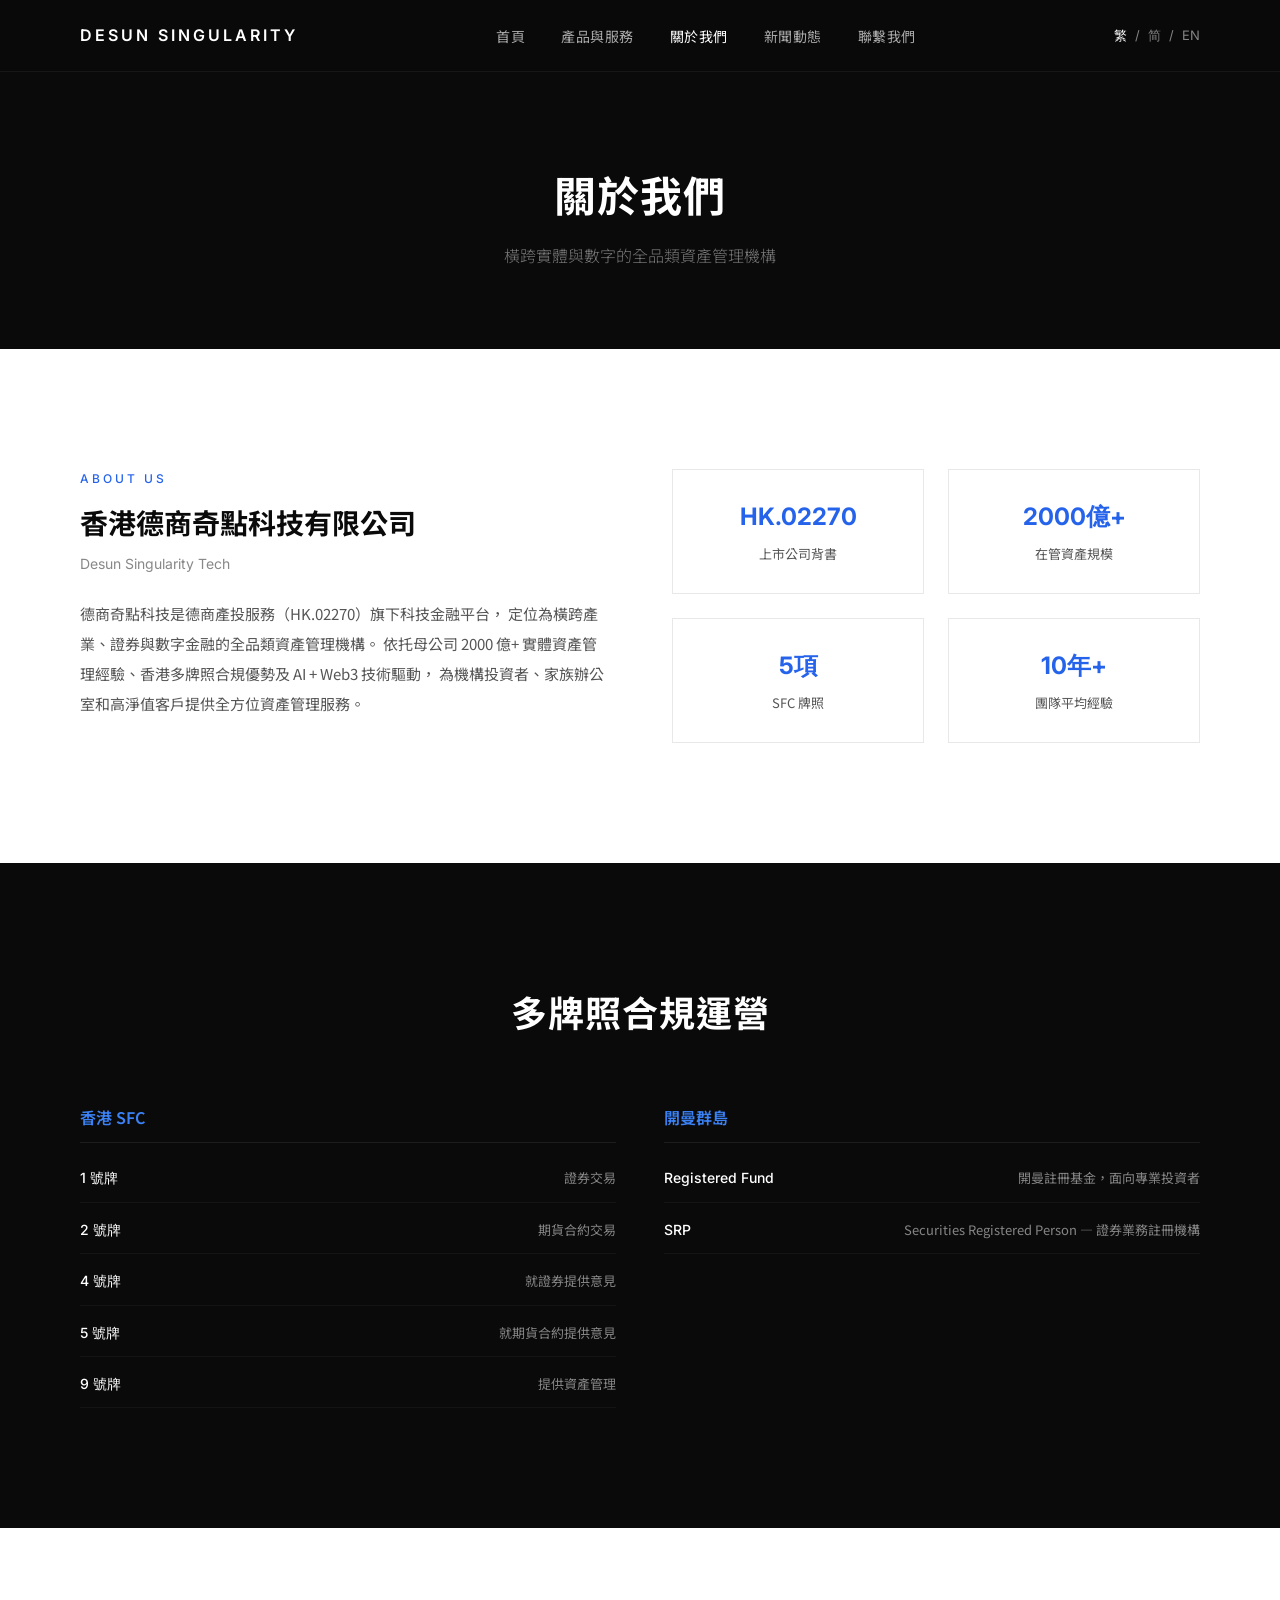
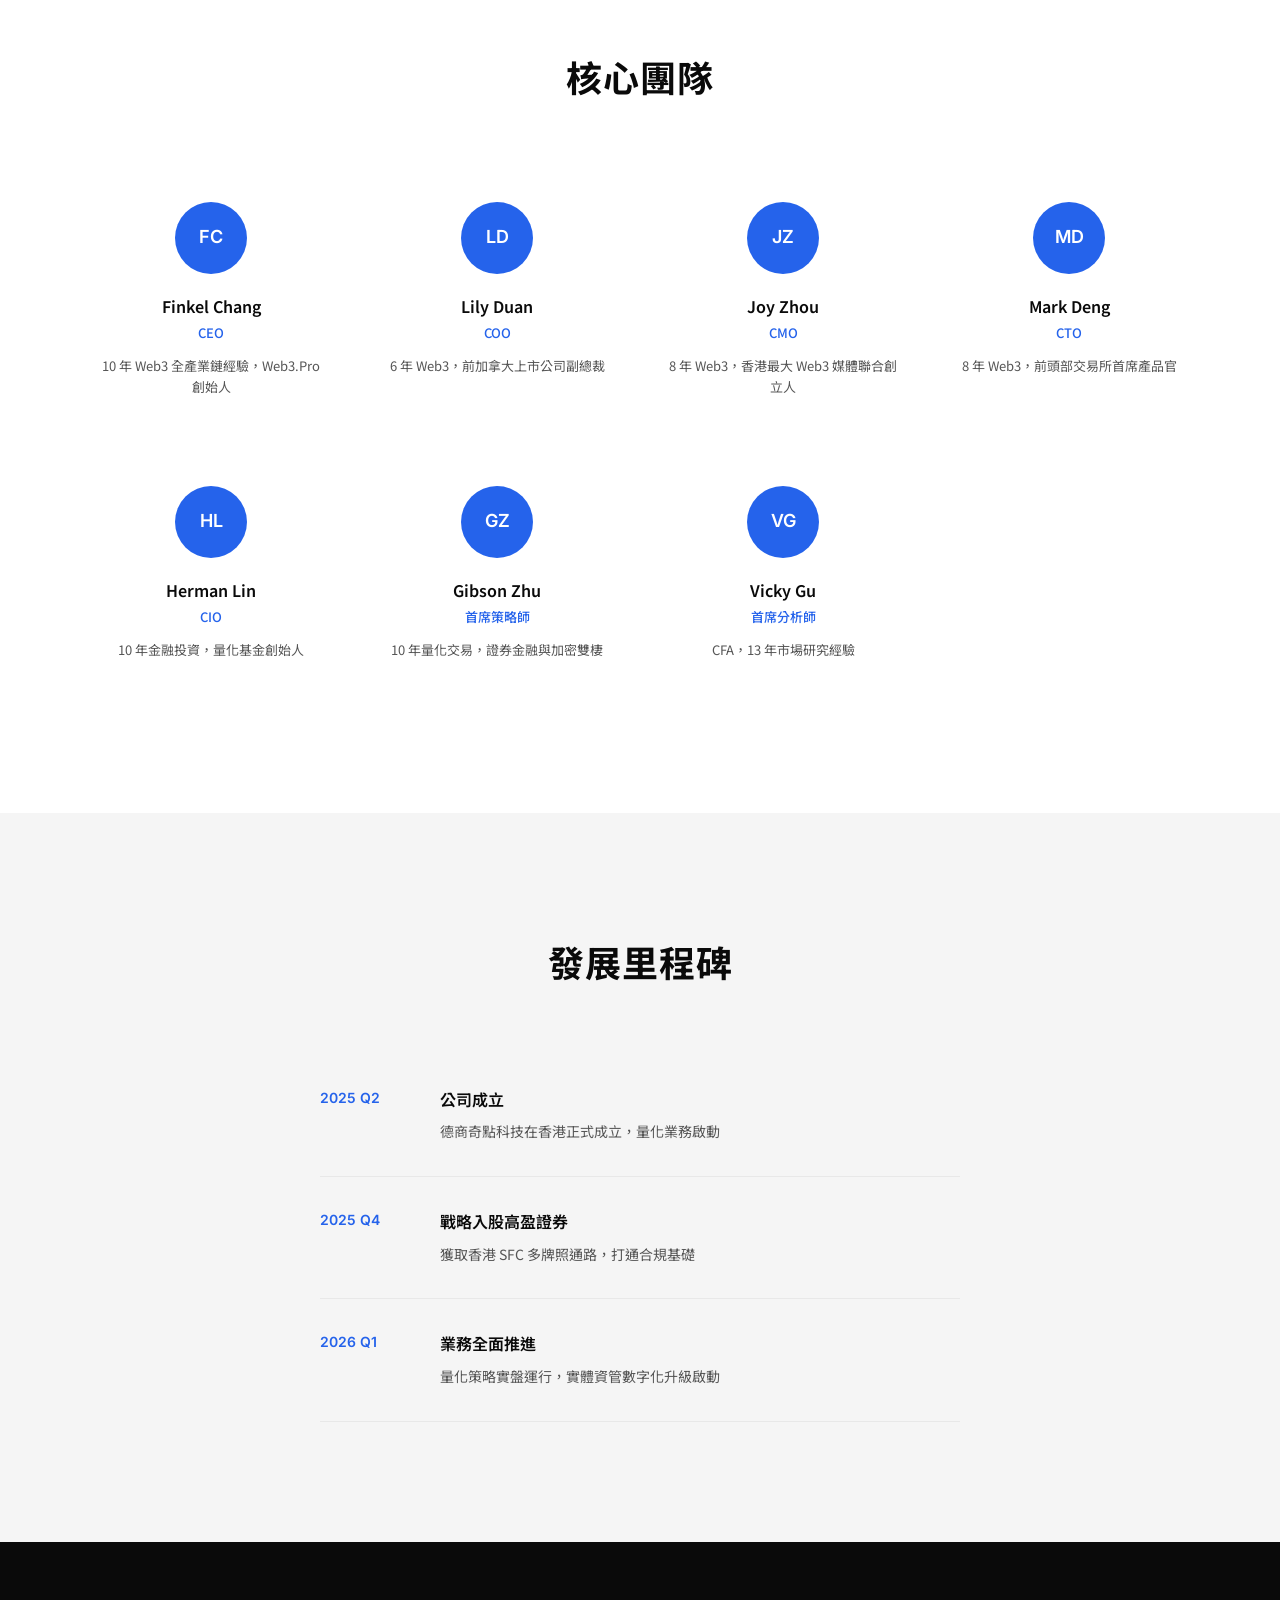
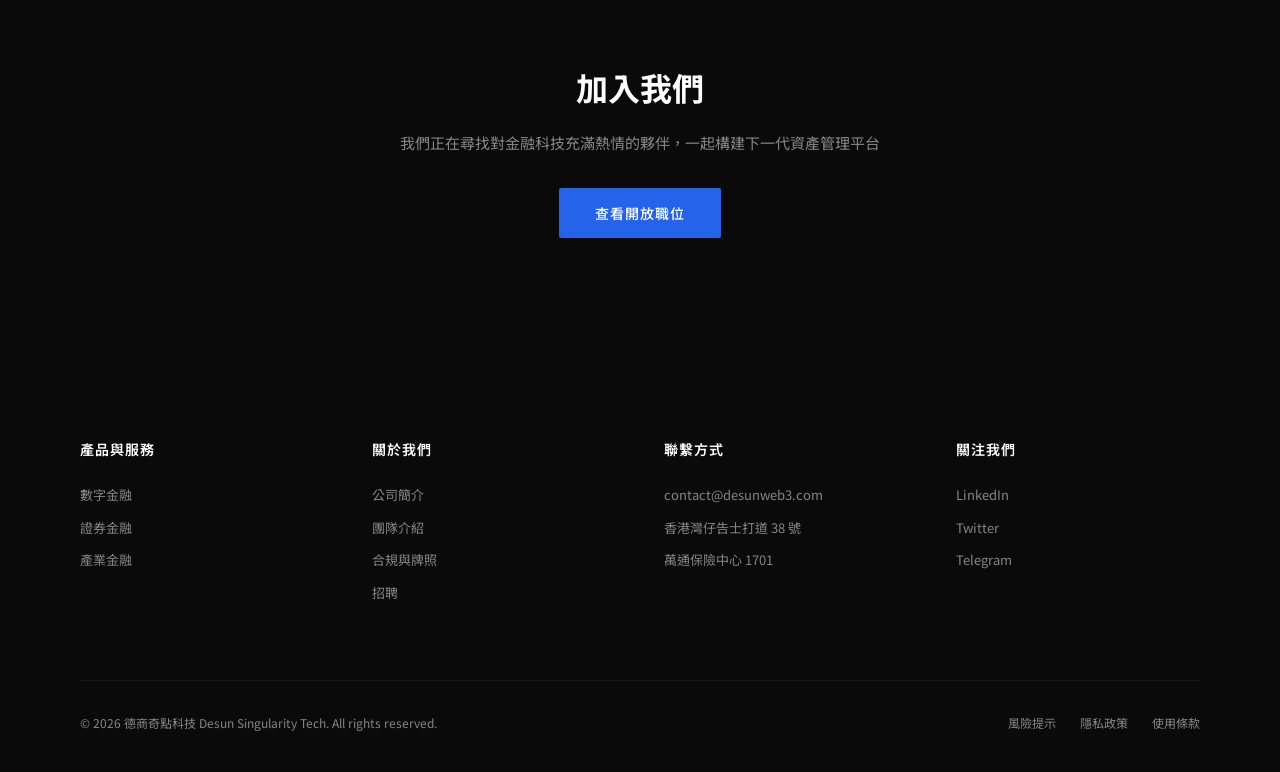
==== about.html @ 9f3dbd9f "Initial website: Desun Singularity Tech official site 5-page static site (Home, Products, About, New" ====
<!DOCTYPE html>
<html lang="zh-Hant">
<head>
    <meta charset="UTF-8">
    <meta name="viewport" content="width=device-width, initial-scale=1.0">
    <title>關於我們 | 德商奇點科技</title>
    <link rel="preconnect" href="https://fonts.googleapis.com">
    <link rel="preconnect" href="https://fonts.gstatic.com" crossorigin>
    <link href="https://fonts.googleapis.com/css2?family=Inter:wght@300;400;500;600;700&family=Noto+Sans+TC:wght@300;400;500;700&family=Noto+Sans+SC:wght@300;400;500;700&display=swap" rel="stylesheet">
    <link rel="stylesheet" href="styles.css">
</head>
<body>

<!-- Navigation -->
<nav class="navbar scrolled" id="navbar">
    <div class="container nav-container">
        <a href="index.html" class="nav-logo">
            <span class="logo-text">DESUN SINGULARITY</span>
        </a>
        <ul class="nav-links">
            <li><a href="index.html">首頁</a></li>
            <li><a href="products.html">產品與服務</a></li>
            <li><a href="about.html" class="active">關於我們</a></li>
            <li><a href="news.html">新聞動態</a></li>
            <li><a href="contact.html">聯繫我們</a></li>
        </ul>
        <div class="nav-right">
            <div class="lang-switcher">
                <span class="lang-active">繁</span>
                <span class="lang-divider">/</span>
                <span>简</span>
                <span class="lang-divider">/</span>
                <span>EN</span>
            </div>
            <button class="mobile-menu-btn" id="mobileMenuBtn" aria-label="Menu">
                <span></span><span></span><span></span>
            </button>
        </div>
    </div>
</nav>

<!-- Mobile Menu -->
<div class="mobile-menu" id="mobileMenu">
    <ul>
        <li><a href="index.html">首頁</a></li>
        <li><a href="products.html">產品與服務</a></li>
        <li><a href="about.html">關於我們</a></li>
        <li><a href="news.html">新聞動態</a></li>
        <li><a href="contact.html">聯繫我們</a></li>
    </ul>
</div>

<!-- Page Hero -->
<section class="page-hero">
    <div class="container">
        <h1 class="page-hero-title">關於我們</h1>
        <p class="page-hero-subtitle">橫跨實體與數字的全品類資產管理機構</p>
    </div>
</section>

<!-- Company Overview -->
<section class="section section-white" id="overview">
    <div class="container">
        <div class="about-intro">
            <div class="about-intro-content">
                <div class="product-label">About Us</div>
                <h2>香港德商奇點科技有限公司</h2>
                <p class="about-intro-en">Desun Singularity Tech</p>
                <p class="about-intro-desc">
                    德商奇點科技是德商產投服務（HK.02270）旗下科技金融平台，
                    定位為橫跨產業、證券與數字金融的全品類資產管理機構。
                    依托母公司 2000 億+ 實體資產管理經驗、香港多牌照合規優勢及 AI + Web3 技術驅動，
                    為機構投資者、家族辦公室和高淨值客戶提供全方位資產管理服務。
                </p>
            </div>
            <div class="about-highlights">
                <div class="highlight-item">
                    <div class="highlight-value">HK.02270</div>
                    <div class="highlight-label">上市公司背書</div>
                </div>
                <div class="highlight-item">
                    <div class="highlight-value">2000億+</div>
                    <div class="highlight-label">在管資產規模</div>
                </div>
                <div class="highlight-item">
                    <div class="highlight-value">5項</div>
                    <div class="highlight-label">SFC 牌照</div>
                </div>
                <div class="highlight-item">
                    <div class="highlight-value">10年+</div>
                    <div class="highlight-label">團隊平均經驗</div>
                </div>
            </div>
        </div>
    </div>
</section>

<!-- Compliance -->
<section class="section section-dark" id="compliance">
    <div class="container">
        <div class="section-header">
            <h2 class="section-title">多牌照合規運營</h2>
        </div>
        <div class="compliance-grid">
            <div class="compliance-group">
                <h3 class="compliance-region">香港 SFC</h3>
                <div class="license-list">
                    <div class="license-item">
                        <span class="license-num">1 號牌</span>
                        <span class="license-scope">證券交易</span>
                    </div>
                    <div class="license-item">
                        <span class="license-num">2 號牌</span>
                        <span class="license-scope">期貨合約交易</span>
                    </div>
                    <div class="license-item">
                        <span class="license-num">4 號牌</span>
                        <span class="license-scope">就證券提供意見</span>
                    </div>
                    <div class="license-item">
                        <span class="license-num">5 號牌</span>
                        <span class="license-scope">就期貨合約提供意見</span>
                    </div>
                    <div class="license-item">
                        <span class="license-num">9 號牌</span>
                        <span class="license-scope">提供資產管理</span>
                    </div>
                </div>
            </div>
            <div class="compliance-group">
                <h3 class="compliance-region">開曼群島</h3>
                <div class="license-list">
                    <div class="license-item">
                        <span class="license-num">Registered Fund</span>
                        <span class="license-scope">開曼註冊基金，面向專業投資者</span>
                    </div>
                    <div class="license-item">
                        <span class="license-num">SRP</span>
                        <span class="license-scope">Securities Registered Person — 證券業務註冊機構</span>
                    </div>
                </div>
            </div>
        </div>
    </div>
</section>

<!-- Team -->
<section class="section section-white" id="team">
    <div class="container">
        <div class="section-header">
            <h2 class="section-title">核心團隊</h2>
        </div>
        <div class="team-grid">
            <div class="team-card">
                <div class="team-avatar">FC</div>
                <h3 class="team-name">Finkel Chang</h3>
                <div class="team-role">CEO</div>
                <p class="team-bio">10 年 Web3 全產業鏈經驗，Web3.Pro 創始人</p>
            </div>
            <div class="team-card">
                <div class="team-avatar">LD</div>
                <h3 class="team-name">Lily Duan</h3>
                <div class="team-role">COO</div>
                <p class="team-bio">6 年 Web3，前加拿大上市公司副總裁</p>
            </div>
            <div class="team-card">
                <div class="team-avatar">JZ</div>
                <h3 class="team-name">Joy Zhou</h3>
                <div class="team-role">CMO</div>
                <p class="team-bio">8 年 Web3，香港最大 Web3 媒體聯合創立人</p>
            </div>
            <div class="team-card">
                <div class="team-avatar">MD</div>
                <h3 class="team-name">Mark Deng</h3>
                <div class="team-role">CTO</div>
                <p class="team-bio">8 年 Web3，前頭部交易所首席產品官</p>
            </div>
            <div class="team-card">
                <div class="team-avatar">HL</div>
                <h3 class="team-name">Herman Lin</h3>
                <div class="team-role">CIO</div>
                <p class="team-bio">10 年金融投資，量化基金創始人</p>
            </div>
            <div class="team-card">
                <div class="team-avatar">GZ</div>
                <h3 class="team-name">Gibson Zhu</h3>
                <div class="team-role">首席策略師</div>
                <p class="team-bio">10 年量化交易，證券金融與加密雙棲</p>
            </div>
            <div class="team-card">
                <div class="team-avatar">VG</div>
                <h3 class="team-name">Vicky Gu</h3>
                <div class="team-role">首席分析師</div>
                <p class="team-bio">CFA，13 年市場研究經驗</p>
            </div>
        </div>
    </div>
</section>

<!-- Milestones -->
<section class="section section-light" id="milestones">
    <div class="container">
        <div class="section-header">
            <h2 class="section-title">發展里程碑</h2>
        </div>
        <div class="timeline">
            <div class="timeline-item">
                <div class="timeline-date">2025 Q2</div>
                <div class="timeline-content">
                    <h3>公司成立</h3>
                    <p>德商奇點科技在香港正式成立，量化業務啟動</p>
                </div>
            </div>
            <div class="timeline-item">
                <div class="timeline-date">2025 Q4</div>
                <div class="timeline-content">
                    <h3>戰略入股高盈證券</h3>
                    <p>獲取香港 SFC 多牌照通路，打通合規基礎</p>
                </div>
            </div>
            <div class="timeline-item">
                <div class="timeline-date">2026 Q1</div>
                <div class="timeline-content">
                    <h3>業務全面推進</h3>
                    <p>量化策略實盤運行，實體資管數字化升級啟動</p>
                </div>
            </div>
        </div>
    </div>
</section>

<!-- Careers -->
<section class="section section-dark" id="careers">
    <div class="container">
        <div class="careers-content">
            <h2>加入我們</h2>
            <p>我們正在尋找對金融科技充滿熱情的夥伴，一起構建下一代資產管理平台</p>
            <a href="contact.html" class="btn btn-primary">查看開放職位</a>
        </div>
    </div>
</section>

<!-- Footer -->
<footer class="footer">
    <div class="container">
        <div class="footer-grid">
            <div class="footer-col">
                <h4 class="footer-heading">產品與服務</h4>
                <ul class="footer-links">
                    <li><a href="products.html#digital">數字金融</a></li>
                    <li><a href="products.html#securities">證券金融</a></li>
                    <li><a href="products.html#industrial">產業金融</a></li>
                </ul>
            </div>
            <div class="footer-col">
                <h4 class="footer-heading">關於我們</h4>
                <ul class="footer-links">
                    <li><a href="about.html">公司簡介</a></li>
                    <li><a href="about.html#team">團隊介紹</a></li>
                    <li><a href="about.html#compliance">合規與牌照</a></li>
                    <li><a href="about.html#careers">招聘</a></li>
                </ul>
            </div>
            <div class="footer-col">
                <h4 class="footer-heading">聯繫方式</h4>
                <ul class="footer-links">
                    <li>contact@desunweb3.com</li>
                    <li>香港灣仔告士打道 38 號</li>
                    <li>萬通保險中心 1701</li>
                </ul>
            </div>
            <div class="footer-col">
                <h4 class="footer-heading">關注我們</h4>
                <ul class="footer-links">
                    <li><a href="#">LinkedIn</a></li>
                    <li><a href="#">Twitter</a></li>
                    <li><a href="#">Telegram</a></li>
                </ul>
            </div>
        </div>
        <div class="footer-bottom">
            <p>&copy; 2026 德商奇點科技 Desun Singularity Tech. All rights reserved.</p>
            <div class="footer-legal">
                <a href="#">風險提示</a>
                <a href="#">隱私政策</a>
                <a href="#">使用條款</a>
            </div>
        </div>
    </div>
</footer>

<script>
const mobileMenuBtn = document.getElementById('mobileMenuBtn');
const mobileMenu = document.getElementById('mobileMenu');
mobileMenuBtn.addEventListener('click', () => {
    mobileMenuBtn.classList.toggle('active');
    mobileMenu.classList.toggle('active');
});
const observer = new IntersectionObserver((entries) => {
    entries.forEach(entry => {
        if (entry.isIntersecting) entry.target.classList.add('visible');
    });
}, { threshold: 0.1 });
document.querySelectorAll('.section').forEach(s => observer.observe(s));
</script>

</body>
</html>
---- styles.css ----
/* ========================================
   Desun Singularity Tech - Global Styles
   Colors: Black/White base + Desun Blue
   ======================================== */

:root {
    --black: #0a0a0a;
    --black-light: #141414;
    --white: #ffffff;
    --white-off: #f5f5f5;
    --gray-100: #e8e8e8;
    --gray-200: #d0d0d0;
    --gray-400: #888888;
    --gray-600: #555555;
    --gray-800: #2a2a2a;

    --blue: #2563EB;
    --blue-light: #3B82F6;
    --blue-dark: #1E40AF;
    --blue-glow: rgba(37, 99, 235, 0.15);

    --font-cn: 'Noto Sans TC', 'Noto Sans SC', -apple-system, sans-serif;
    --font-en: 'Inter', -apple-system, sans-serif;

    --nav-height: 72px;
    --container-width: 1200px;
    --section-padding: 120px;
}

/* ========================================
   Reset & Base
   ======================================== */

*, *::before, *::after {
    margin: 0;
    padding: 0;
    box-sizing: border-box;
}

html {
    scroll-behavior: smooth;
    font-size: 16px;
}

body {
    font-family: var(--font-cn);
    color: var(--black);
    background: var(--white);
    line-height: 1.6;
    -webkit-font-smoothing: antialiased;
    -moz-osx-font-smoothing: grayscale;
}

a {
    color: inherit;
    text-decoration: none;
}

ul {
    list-style: none;
}

.container {
    max-width: var(--container-width);
    margin: 0 auto;
    padding: 0 40px;
}

/* ========================================
   Navigation
   ======================================== */

.navbar {
    position: fixed;
    top: 0;
    left: 0;
    right: 0;
    z-index: 1000;
    height: var(--nav-height);
    transition: all 0.3s ease;
}

.navbar.scrolled {
    background: rgba(10, 10, 10, 0.95);
    backdrop-filter: blur(20px);
    border-bottom: 1px solid rgba(255, 255, 255, 0.06);
}

.nav-container {
    display: flex;
    align-items: center;
    justify-content: space-between;
    height: 100%;
}

.nav-logo {
    display: flex;
    align-items: center;
    gap: 12px;
}

.logo-text {
    font-family: var(--font-en);
    font-size: 16px;
    font-weight: 600;
    letter-spacing: 3px;
    color: var(--white);
}

.nav-links {
    display: flex;
    gap: 36px;
}

.nav-links a {
    font-size: 14px;
    color: rgba(255, 255, 255, 0.65);
    transition: color 0.2s;
    letter-spacing: 0.5px;
}

.nav-links a:hover,
.nav-links a.active {
    color: var(--white);
}

.nav-right {
    display: flex;
    align-items: center;
    gap: 20px;
}

.lang-switcher {
    font-size: 13px;
    color: rgba(255, 255, 255, 0.5);
    font-family: var(--font-en);
}

.lang-active {
    color: var(--white);
}

.lang-divider {
    margin: 0 4px;
}

/* Mobile Menu Button */
.mobile-menu-btn {
    display: none;
    flex-direction: column;
    gap: 5px;
    background: none;
    border: none;
    cursor: pointer;
    padding: 4px;
}

.mobile-menu-btn span {
    display: block;
    width: 22px;
    height: 2px;
    background: var(--white);
    transition: all 0.3s;
}

.mobile-menu-btn.active span:nth-child(1) {
    transform: rotate(45deg) translate(5px, 5px);
}

.mobile-menu-btn.active span:nth-child(2) {
    opacity: 0;
}

.mobile-menu-btn.active span:nth-child(3) {
    transform: rotate(-45deg) translate(5px, -5px);
}

.mobile-menu {
    display: none;
    position: fixed;
    top: var(--nav-height);
    left: 0;
    right: 0;
    bottom: 0;
    background: rgba(10, 10, 10, 0.98);
    z-index: 999;
    padding: 40px;
}

.mobile-menu.active {
    display: block;
}

.mobile-menu a {
    display: block;
    font-size: 24px;
    color: var(--white);
    padding: 16px 0;
    border-bottom: 1px solid rgba(255, 255, 255, 0.08);
}

/* ========================================
   Hero Section
   ======================================== */

.hero {
    position: relative;
    height: 100vh;
    min-height: 700px;
    display: flex;
    align-items: center;
    justify-content: center;
    background: var(--black);
    overflow: hidden;
}

.hero-bg {
    position: absolute;
    inset: 0;
    background:
        radial-gradient(ellipse 80% 60% at 50% 40%, rgba(27, 61, 111, 0.2) 0%, transparent 70%),
        radial-gradient(ellipse 40% 40% at 20% 80%, rgba(27, 61, 111, 0.08) 0%, transparent 60%);
}

.hero-content {
    position: relative;
    text-align: center;
    z-index: 1;
}

.hero-endorsement {
    font-size: 14px;
    color: rgba(255, 255, 255, 0.45);
    letter-spacing: 2px;
    margin-bottom: 32px;
    font-family: var(--font-cn);
}

.hero-title {
    font-size: clamp(36px, 6vw, 64px);
    font-weight: 700;
    color: var(--white);
    line-height: 1.2;
    margin-bottom: 20px;
    letter-spacing: 2px;
}

.hero-subtitle {
    font-size: clamp(16px, 2.5vw, 22px);
    color: rgba(255, 255, 255, 0.55);
    font-weight: 300;
    margin-bottom: 48px;
    letter-spacing: 1px;
}

.hero-cta {
    display: flex;
    gap: 16px;
    justify-content: center;
    flex-wrap: wrap;
}

.hero-scroll-hint {
    position: absolute;
    bottom: 40px;
    left: 50%;
    transform: translateX(-50%);
    display: flex;
    flex-direction: column;
    align-items: center;
    gap: 8px;
    color: rgba(255, 255, 255, 0.3);
    font-size: 11px;
    font-family: var(--font-en);
    letter-spacing: 2px;
    text-transform: uppercase;
}

.scroll-line {
    width: 1px;
    height: 40px;
    background: linear-gradient(to bottom, rgba(255, 255, 255, 0.3), transparent);
    animation: scrollPulse 2s ease-in-out infinite;
}

@keyframes scrollPulse {
    0%, 100% { opacity: 0.3; }
    50% { opacity: 0.8; }
}

/* ========================================
   Buttons
   ======================================== */

.btn {
    display: inline-block;
    padding: 14px 36px;
    font-size: 14px;
    font-family: var(--font-cn);
    font-weight: 500;
    letter-spacing: 1px;
    border-radius: 2px;
    transition: all 0.3s ease;
    cursor: pointer;
    border: none;
}

.btn-primary {
    background: var(--blue);
    color: var(--white);
}

.btn-primary:hover {
    background: var(--blue-light);
}

.btn-outline {
    background: transparent;
    color: var(--white);
    border: 1px solid rgba(255, 255, 255, 0.25);
}

.btn-outline:hover {
    border-color: var(--white);
}

.btn-secondary {
    background: transparent;
    color: var(--blue);
    border: 1px solid var(--blue);
}

.btn-secondary:hover {
    background: var(--blue);
    color: var(--white);
}

/* ========================================
   Sections - General
   ======================================== */

.section {
    padding: var(--section-padding) 0;
    opacity: 0;
    transform: translateY(30px);
    transition: opacity 0.8s ease, transform 0.8s ease;
}

.section.visible {
    opacity: 1;
    transform: translateY(0);
}

.section-dark {
    background: var(--black);
    color: var(--white);
}

.section-white {
    background: var(--white);
    color: var(--black);
}

.section-light {
    background: var(--white-off);
    color: var(--black);
}

.section-header {
    text-align: center;
    margin-bottom: 64px;
}

.section-title {
    font-size: 36px;
    font-weight: 700;
    letter-spacing: 1px;
    margin-bottom: 16px;
}

.section-subtitle {
    font-size: 16px;
    color: var(--gray-400);
    font-weight: 300;
    max-width: 600px;
    margin: 0 auto;
}

.section-white .section-subtitle,
.section-light .section-subtitle {
    color: var(--gray-600);
}

.section-cta {
    text-align: center;
    margin-top: 48px;
}

/* ========================================
   1.2 Core Data
   ======================================== */

.data-grid {
    display: grid;
    grid-template-columns: repeat(4, 1fr);
    gap: 1px;
    background: rgba(255, 255, 255, 0.06);
}

.data-card {
    text-align: center;
    padding: 40px 24px;
    background: var(--black);
}

.data-number-row {
    display: flex;
    align-items: baseline;
    justify-content: center;
    gap: 8px;
    margin-bottom: 12px;
}

.data-number {
    font-family: var(--font-en);
    font-size: 56px;
    font-weight: 700;
    color: var(--white);
    line-height: 1;
}

.data-number-text {
    font-family: var(--font-en);
    font-size: 56px;
    font-weight: 700;
    color: var(--white);
    line-height: 1;
}

.data-unit {
    font-size: 16px;
    color: var(--blue-light);
    font-weight: 500;
}

.data-label {
    font-size: 14px;
    color: rgba(255, 255, 255, 0.4);
    letter-spacing: 0.5px;
}

/* ========================================
   1.3 Service Cards
   ======================================== */

.services-grid {
    display: grid;
    grid-template-columns: repeat(3, 1fr);
    gap: 24px;
}

.service-card {
    display: block;
    padding: 48px 36px;
    border: 1px solid var(--gray-100);
    transition: all 0.3s ease;
    position: relative;
}

.service-card:hover {
    border-color: var(--blue);
    box-shadow: 0 8px 40px rgba(27, 61, 111, 0.08);
    transform: translateY(-4px);
}

.service-icon {
    width: 48px;
    height: 48px;
    color: var(--blue);
    margin-bottom: 28px;
}

.service-title {
    font-size: 22px;
    font-weight: 600;
    margin-bottom: 12px;
}

.service-desc {
    font-size: 14px;
    color: var(--gray-600);
    line-height: 1.8;
    margin-bottom: 24px;
}

.service-arrow {
    font-size: 20px;
    color: var(--blue);
    opacity: 0;
    transition: opacity 0.3s;
}

.service-card:hover .service-arrow {
    opacity: 1;
}

/* ========================================
   1.4 Why Choose Us
   ======================================== */

.why-grid {
    display: grid;
    grid-template-columns: repeat(4, 1fr);
    gap: 1px;
    background: rgba(255, 255, 255, 0.06);
}

.why-card {
    padding: 48px 32px;
    background: var(--black);
}

.why-number {
    font-family: var(--font-en);
    font-size: 13px;
    font-weight: 600;
    color: var(--blue-light);
    margin-bottom: 24px;
    letter-spacing: 2px;
}

.why-title {
    font-size: 18px;
    font-weight: 600;
    color: var(--white);
    margin-bottom: 16px;
    line-height: 1.4;
}

.why-desc {
    font-size: 14px;
    color: rgba(255, 255, 255, 0.5);
    line-height: 1.8;
}

/* ========================================
   1.5 Ecosystem
   ======================================== */

.eco-wall {
    display: flex;
    flex-wrap: wrap;
    justify-content: center;
    gap: 10px;
}

.eco-brick {
    padding: 14px 24px;
    background: var(--white-off);
    border: 1px solid var(--gray-100);
    font-size: 13px;
    color: var(--gray-600);
    letter-spacing: 0.5px;
    transition: all 0.3s;
    white-space: nowrap;
}

.eco-brick:hover {
    border-color: var(--blue);
    color: var(--blue);
    transform: translateY(-2px);
    box-shadow: 0 4px 16px rgba(0, 0, 0, 0.06);
}

.eco-brick.eco-core {
    background: var(--blue);
    color: var(--white);
    border-color: var(--blue);
    font-weight: 600;
}

.eco-brick.eco-core:hover {
    background: var(--blue-dark);
    border-color: var(--blue-dark);
    transform: translateY(-2px);
    box-shadow: 0 4px 20px rgba(37, 99, 235, 0.2);
}

/* ========================================
   1.6 News
   ======================================== */

.news-grid {
    display: grid;
    grid-template-columns: repeat(3, 1fr);
    gap: 32px;
}

.news-card {
    padding: 32px 0;
    border-top: 2px solid var(--black);
}

.news-date {
    font-family: var(--font-en);
    font-size: 13px;
    color: var(--gray-400);
    margin-bottom: 16px;
    letter-spacing: 1px;
}

.news-title {
    font-size: 18px;
    font-weight: 600;
    line-height: 1.5;
    margin-bottom: 12px;
}

.news-excerpt {
    font-size: 14px;
    color: var(--gray-600);
    line-height: 1.8;
    margin-bottom: 20px;
}

.news-link {
    font-size: 13px;
    color: var(--blue);
    font-weight: 500;
    transition: color 0.2s;
}

.news-link:hover {
    color: var(--blue-light);
}

/* ========================================
   Footer
   ======================================== */

.footer {
    background: var(--black);
    color: rgba(255, 255, 255, 0.5);
    padding: 80px 0 40px;
}

.footer-grid {
    display: grid;
    grid-template-columns: repeat(4, 1fr);
    gap: 48px;
    margin-bottom: 64px;
}

.footer-heading {
    font-size: 14px;
    font-weight: 600;
    color: var(--white);
    margin-bottom: 24px;
    letter-spacing: 1px;
}

.footer-links li {
    margin-bottom: 12px;
    font-size: 13px;
}

.footer-links a {
    transition: color 0.2s;
}

.footer-links a:hover {
    color: var(--white);
}

.footer-bottom {
    display: flex;
    justify-content: space-between;
    align-items: center;
    padding-top: 32px;
    border-top: 1px solid rgba(255, 255, 255, 0.06);
    font-size: 12px;
}

.footer-legal {
    display: flex;
    gap: 24px;
}

.footer-legal a {
    transition: color 0.2s;
}

.footer-legal a:hover {
    color: var(--white);
}

/* ========================================
   Page Hero (sub-pages)
   ======================================== */

.page-hero {
    background: var(--black);
    padding: 160px 0 80px;
    text-align: center;
}

.page-hero-title {
    font-size: 42px;
    font-weight: 700;
    color: var(--white);
    margin-bottom: 16px;
    letter-spacing: 1px;
}

.page-hero-subtitle {
    font-size: 16px;
    color: rgba(255, 255, 255, 0.45);
    font-weight: 300;
}

/* ========================================
   Products Page
   ======================================== */

.product-nav-bar {
    position: sticky;
    top: var(--nav-height);
    background: var(--white);
    border-bottom: 1px solid var(--gray-100);
    z-index: 100;
}

.product-nav {
    display: flex;
    gap: 32px;
    padding: 16px 0;
}

.product-nav-item {
    font-size: 14px;
    color: var(--gray-400);
    padding: 8px 0;
    border-bottom: 2px solid transparent;
    transition: all 0.2s;
    letter-spacing: 0.5px;
}

.product-nav-item:hover,
.product-nav-item.active {
    color: var(--black);
    border-bottom-color: var(--blue);
}

.product-header {
    margin-bottom: 64px;
}

.product-label {
    font-family: var(--font-en);
    font-size: 12px;
    color: var(--blue);
    letter-spacing: 3px;
    text-transform: uppercase;
    margin-bottom: 12px;
    font-weight: 500;
}

.product-title {
    font-size: 36px;
    font-weight: 700;
    margin-bottom: 12px;
}

.product-tagline {
    font-size: 18px;
    color: var(--gray-600);
    margin-bottom: 16px;
}

.product-desc {
    font-size: 15px;
    color: var(--gray-400);
    max-width: 640px;
    line-height: 1.8;
}

.product-content {
    margin-bottom: 48px;
}

.content-heading {
    font-size: 16px;
    font-weight: 600;
    color: var(--gray-400);
    letter-spacing: 2px;
    margin-bottom: 24px;
    padding-bottom: 12px;
    border-bottom: 1px solid var(--gray-100);
}

.service-detail-grid {
    display: grid;
    grid-template-columns: repeat(auto-fit, minmax(280px, 1fr));
    gap: 24px;
    margin-bottom: 48px;
}

.service-detail-card {
    padding: 32px;
    border: 1px solid var(--gray-100);
}

.service-detail-card h4 {
    font-size: 17px;
    font-weight: 600;
    margin-bottom: 12px;
}

.service-detail-card p {
    font-size: 14px;
    color: var(--gray-600);
    line-height: 1.8;
}

.feature-grid {
    display: grid;
    grid-template-columns: repeat(4, 1fr);
    gap: 24px;
    margin-bottom: 48px;
}

.feature-item {
    padding: 24px 0;
}

.feature-num {
    font-family: var(--font-en);
    font-size: 12px;
    color: var(--blue);
    font-weight: 600;
    letter-spacing: 2px;
    margin-bottom: 12px;
}

.feature-item h4 {
    font-size: 15px;
    font-weight: 600;
    margin-bottom: 8px;
}

.feature-item p {
    font-size: 13px;
    color: var(--gray-600);
    line-height: 1.7;
}

.product-cta {
    padding-top: 32px;
    border-top: 1px solid var(--gray-100);
}

/* ========================================
   About Page
   ======================================== */

.about-intro {
    display: grid;
    grid-template-columns: 1fr 1fr;
    gap: 64px;
    align-items: start;
}

.about-intro h2 {
    font-size: 28px;
    font-weight: 700;
    margin-bottom: 8px;
}

.about-intro-en {
    font-family: var(--font-en);
    font-size: 14px;
    color: var(--gray-400);
    margin-bottom: 24px;
}

.about-intro-desc {
    font-size: 15px;
    color: var(--gray-600);
    line-height: 2;
}

.about-highlights {
    display: grid;
    grid-template-columns: 1fr 1fr;
    gap: 24px;
}

.highlight-item {
    padding: 28px;
    border: 1px solid var(--gray-100);
    text-align: center;
}

.highlight-value {
    font-family: var(--font-en);
    font-size: 24px;
    font-weight: 700;
    color: var(--blue);
    margin-bottom: 8px;
}

.highlight-label {
    font-size: 13px;
    color: var(--gray-600);
}

/* Compliance */
.compliance-grid {
    display: grid;
    grid-template-columns: 1fr 1fr;
    gap: 48px;
}

.compliance-region {
    font-size: 16px;
    font-weight: 600;
    color: var(--blue-light);
    margin-bottom: 24px;
    padding-bottom: 12px;
    border-bottom: 1px solid rgba(255, 255, 255, 0.08);
}

.license-list {
    display: flex;
    flex-direction: column;
    gap: 16px;
}

.license-item {
    display: flex;
    justify-content: space-between;
    align-items: baseline;
    padding-bottom: 12px;
    border-bottom: 1px solid rgba(255, 255, 255, 0.04);
}

.license-num {
    font-family: var(--font-en);
    font-size: 14px;
    font-weight: 500;
    color: var(--white);
}

.license-scope {
    font-size: 13px;
    color: rgba(255, 255, 255, 0.5);
}

/* Team */
.team-grid {
    display: grid;
    grid-template-columns: repeat(4, 1fr);
    gap: 24px;
}

.team-card {
    text-align: center;
    padding: 32px 16px;
}

.team-avatar {
    width: 72px;
    height: 72px;
    border-radius: 50%;
    background: var(--blue);
    color: var(--white);
    display: flex;
    align-items: center;
    justify-content: center;
    font-family: var(--font-en);
    font-size: 18px;
    font-weight: 600;
    margin: 0 auto 20px;
}

.team-name {
    font-size: 16px;
    font-weight: 600;
    margin-bottom: 4px;
}

.team-role {
    font-size: 13px;
    color: var(--blue);
    font-weight: 500;
    margin-bottom: 12px;
}

.team-bio {
    font-size: 13px;
    color: var(--gray-600);
    line-height: 1.6;
}

/* Timeline */
.timeline {
    max-width: 640px;
    margin: 0 auto;
}

.timeline-item {
    display: flex;
    gap: 40px;
    padding: 32px 0;
    border-bottom: 1px solid var(--gray-100);
}

.timeline-date {
    font-family: var(--font-en);
    font-size: 14px;
    font-weight: 600;
    color: var(--blue);
    white-space: nowrap;
    min-width: 80px;
}

.timeline-content h3 {
    font-size: 16px;
    font-weight: 600;
    margin-bottom: 8px;
}

.timeline-content p {
    font-size: 14px;
    color: var(--gray-600);
    line-height: 1.7;
}

/* Careers */
.careers-content {
    text-align: center;
    max-width: 500px;
    margin: 0 auto;
}

.careers-content h2 {
    font-size: 32px;
    font-weight: 700;
    color: var(--white);
    margin-bottom: 16px;
}

.careers-content p {
    font-size: 15px;
    color: rgba(255, 255, 255, 0.5);
    line-height: 1.8;
    margin-bottom: 32px;
}

/* ========================================
   News Page
   ======================================== */

.news-filter {
    display: flex;
    gap: 12px;
    margin-bottom: 48px;
    flex-wrap: wrap;
}

.filter-btn {
    padding: 8px 20px;
    border: 1px solid var(--gray-200);
    background: transparent;
    font-family: var(--font-cn);
    font-size: 13px;
    color: var(--gray-600);
    cursor: pointer;
    transition: all 0.2s;
}

.filter-btn:hover {
    border-color: var(--blue);
    color: var(--blue);
}

.filter-btn.active {
    background: var(--blue);
    border-color: var(--blue);
    color: var(--white);
}

.news-list {
    display: flex;
    flex-direction: column;
}

.news-list-item {
    display: flex;
    gap: 40px;
    padding: 32px 0;
    border-bottom: 1px solid var(--gray-100);
    transition: background 0.2s;
}

.news-list-item:first-child {
    border-top: 1px solid var(--gray-100);
}

.news-list-date {
    display: flex;
    flex-direction: column;
    align-items: center;
    min-width: 80px;
}

.news-day {
    font-family: var(--font-en);
    font-size: 36px;
    font-weight: 700;
    color: var(--black);
    line-height: 1;
}

.news-month {
    font-family: var(--font-en);
    font-size: 12px;
    color: var(--gray-400);
    margin-top: 4px;
}

.news-list-content {
    flex: 1;
}

.news-category {
    display: inline-block;
    font-size: 11px;
    color: var(--blue);
    border: 1px solid var(--blue);
    padding: 2px 10px;
    margin-bottom: 12px;
    letter-spacing: 1px;
}

.news-list-content h3 {
    font-size: 18px;
    font-weight: 600;
    margin-bottom: 8px;
    line-height: 1.5;
}

.news-list-content h3 a {
    transition: color 0.2s;
}

.news-list-content h3 a:hover {
    color: var(--blue);
}

.news-list-content p {
    font-size: 14px;
    color: var(--gray-600);
    line-height: 1.8;
}

/* ========================================
   Contact Page
   ======================================== */

.contact-layout {
    display: grid;
    grid-template-columns: 1fr 1.2fr;
    gap: 80px;
}

.contact-block {
    margin-bottom: 36px;
}

.contact-block h3 {
    font-size: 14px;
    font-weight: 600;
    color: var(--gray-400);
    letter-spacing: 1px;
    margin-bottom: 12px;
}

.contact-block p {
    font-size: 15px;
    line-height: 1.8;
}

.contact-block a {
    color: var(--blue);
}

.social-links {
    display: flex;
    gap: 16px;
    flex-wrap: wrap;
}

.social-link {
    padding: 8px 16px;
    border: 1px solid var(--gray-200);
    font-size: 13px;
    transition: all 0.2s;
}

.social-link:hover {
    border-color: var(--blue);
    color: var(--blue);
}

.contact-form-wrapper h3 {
    font-size: 24px;
    font-weight: 600;
    margin-bottom: 32px;
}

.contact-form {
    display: flex;
    flex-direction: column;
    gap: 20px;
}

.form-row {
    display: grid;
    grid-template-columns: 1fr 1fr;
    gap: 20px;
}

.form-group {
    display: flex;
    flex-direction: column;
    gap: 6px;
}

.form-group label {
    font-size: 13px;
    color: var(--gray-600);
    font-weight: 500;
}

.form-group input,
.form-group select,
.form-group textarea {
    padding: 12px 16px;
    border: 1px solid var(--gray-200);
    font-family: var(--font-cn);
    font-size: 14px;
    background: var(--white);
    transition: border-color 0.2s;
    outline: none;
}

.form-group input:focus,
.form-group select:focus,
.form-group textarea:focus {
    border-color: var(--blue);
}

.form-group textarea {
    resize: vertical;
}

.btn-full {
    width: 100%;
    text-align: center;
}

/* ========================================
   Responsive
   ======================================== */

@media (max-width: 1024px) {
    :root {
        --section-padding: 80px;
    }

    .data-grid {
        grid-template-columns: repeat(2, 1fr);
    }

    .services-grid {
        grid-template-columns: repeat(2, 1fr);
    }

    .why-grid {
        grid-template-columns: repeat(2, 1fr);
    }

    .news-grid {
        grid-template-columns: repeat(2, 1fr);
    }

    .footer-grid {
        grid-template-columns: repeat(2, 1fr);
    }

    .about-intro {
        grid-template-columns: 1fr;
        gap: 40px;
    }

    .compliance-grid {
        grid-template-columns: 1fr;
    }

    .team-grid {
        grid-template-columns: repeat(3, 1fr);
    }

    .feature-grid {
        grid-template-columns: repeat(2, 1fr);
    }

    .contact-layout {
        grid-template-columns: 1fr;
        gap: 48px;
    }
}

@media (max-width: 768px) {
    :root {
        --section-padding: 60px;
        --nav-height: 60px;
    }

    .container {
        padding: 0 24px;
    }

    .nav-links {
        display: none;
    }

    .mobile-menu-btn {
        display: flex;
    }

    .hero-title {
        font-size: 32px;
    }

    .hero-subtitle {
        font-size: 16px;
    }

    .hero-cta {
        flex-direction: column;
        align-items: center;
    }

    .section-title {
        font-size: 28px;
    }

    .data-grid {
        grid-template-columns: 1fr 1fr;
    }

    .data-number {
        font-size: 40px;
    }

    .data-number-text {
        font-size: 32px;
    }

    .services-grid {
        grid-template-columns: 1fr;
    }

    .why-grid {
        grid-template-columns: 1fr;
        gap: 0;
        background: none;
    }

    .why-card {
        border-bottom: 1px solid rgba(255, 255, 255, 0.06);
    }

    .news-grid {
        grid-template-columns: 1fr;
    }

    .footer-grid {
        grid-template-columns: 1fr 1fr;
        gap: 32px;
    }

    .footer-bottom {
        flex-direction: column;
        gap: 16px;
        text-align: center;
    }

    .page-hero {
        padding: 120px 0 60px;
    }

    .page-hero-title {
        font-size: 32px;
    }

    .team-grid {
        grid-template-columns: repeat(2, 1fr);
    }

    .feature-grid {
        grid-template-columns: 1fr;
    }

    .form-row {
        grid-template-columns: 1fr;
    }

    .news-list-item {
        flex-direction: column;
        gap: 16px;
    }

    .news-list-date {
        flex-direction: row;
        gap: 8px;
        align-items: baseline;
    }

    .timeline-item {
        flex-direction: column;
        gap: 8px;
    }
}

@media (max-width: 480px) {
    .data-grid {
        grid-template-columns: 1fr;
    }

    .footer-grid {
        grid-template-columns: 1fr;
    }
}
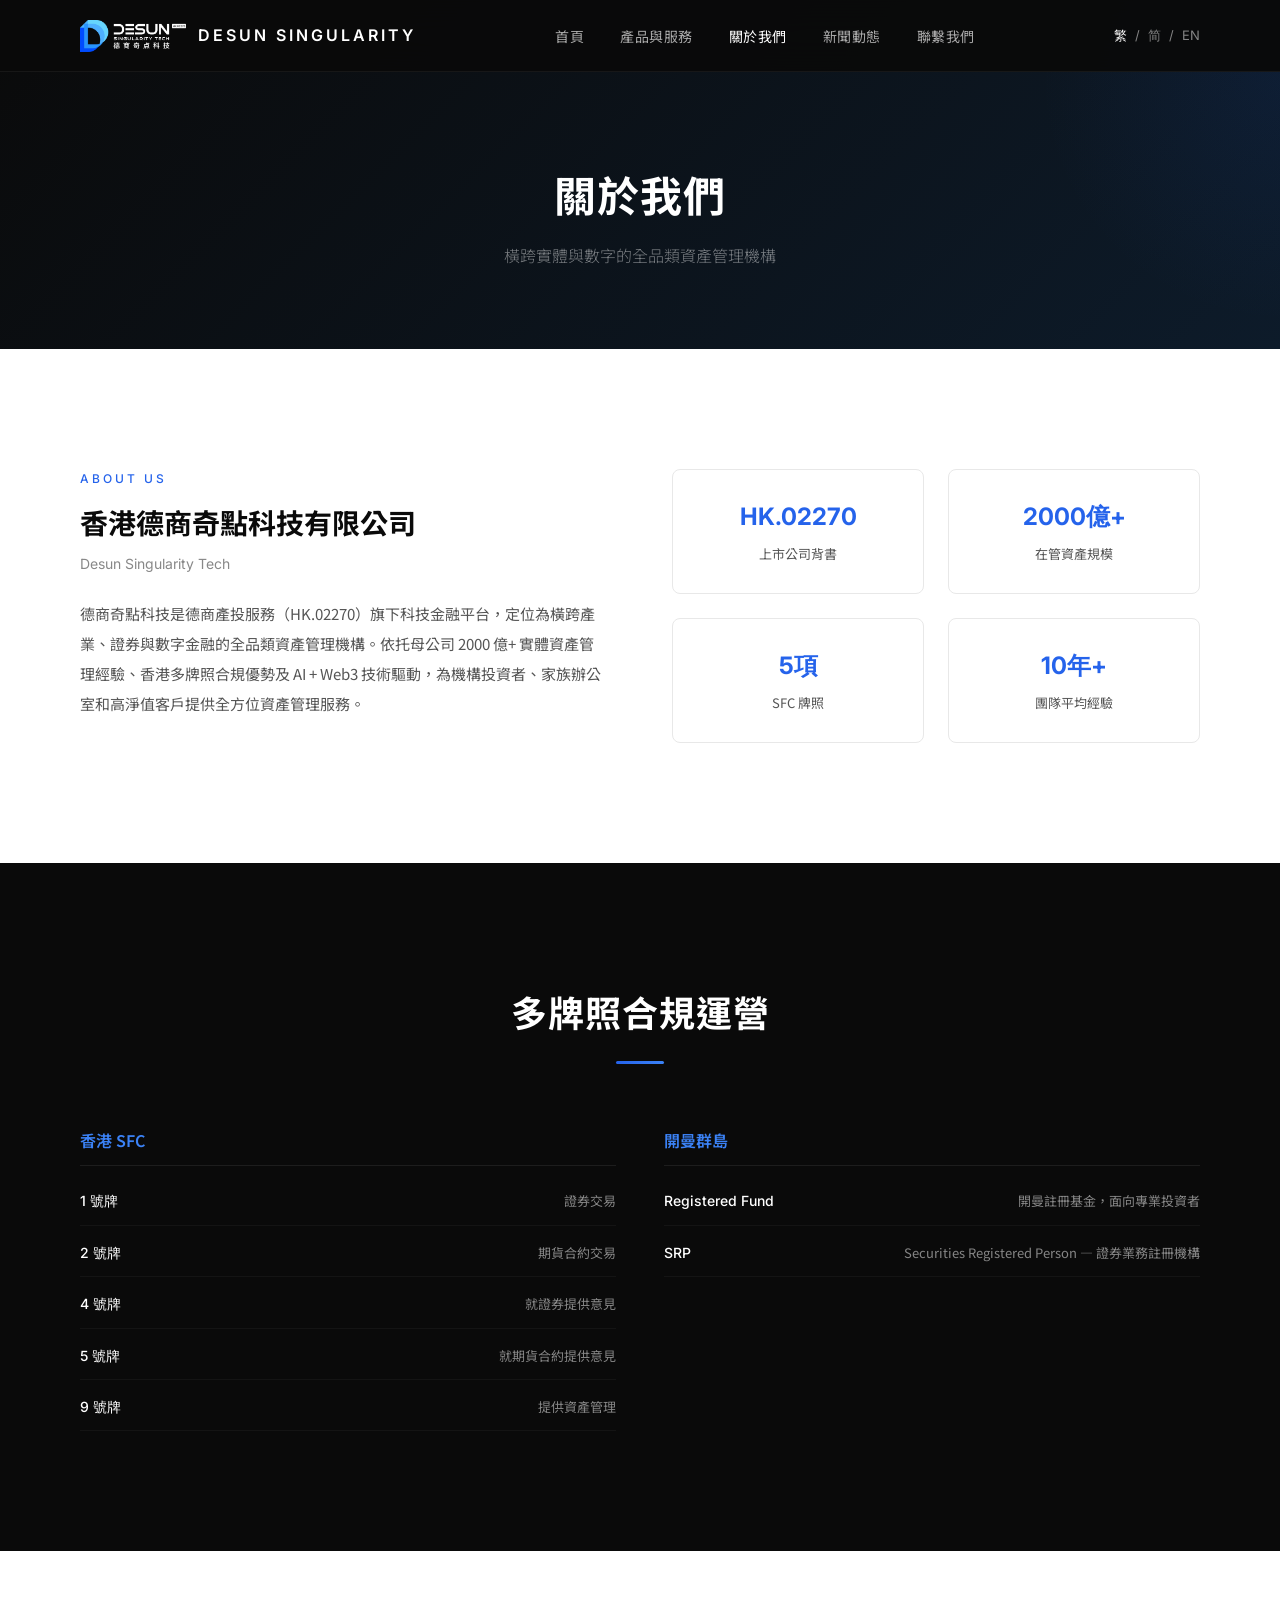
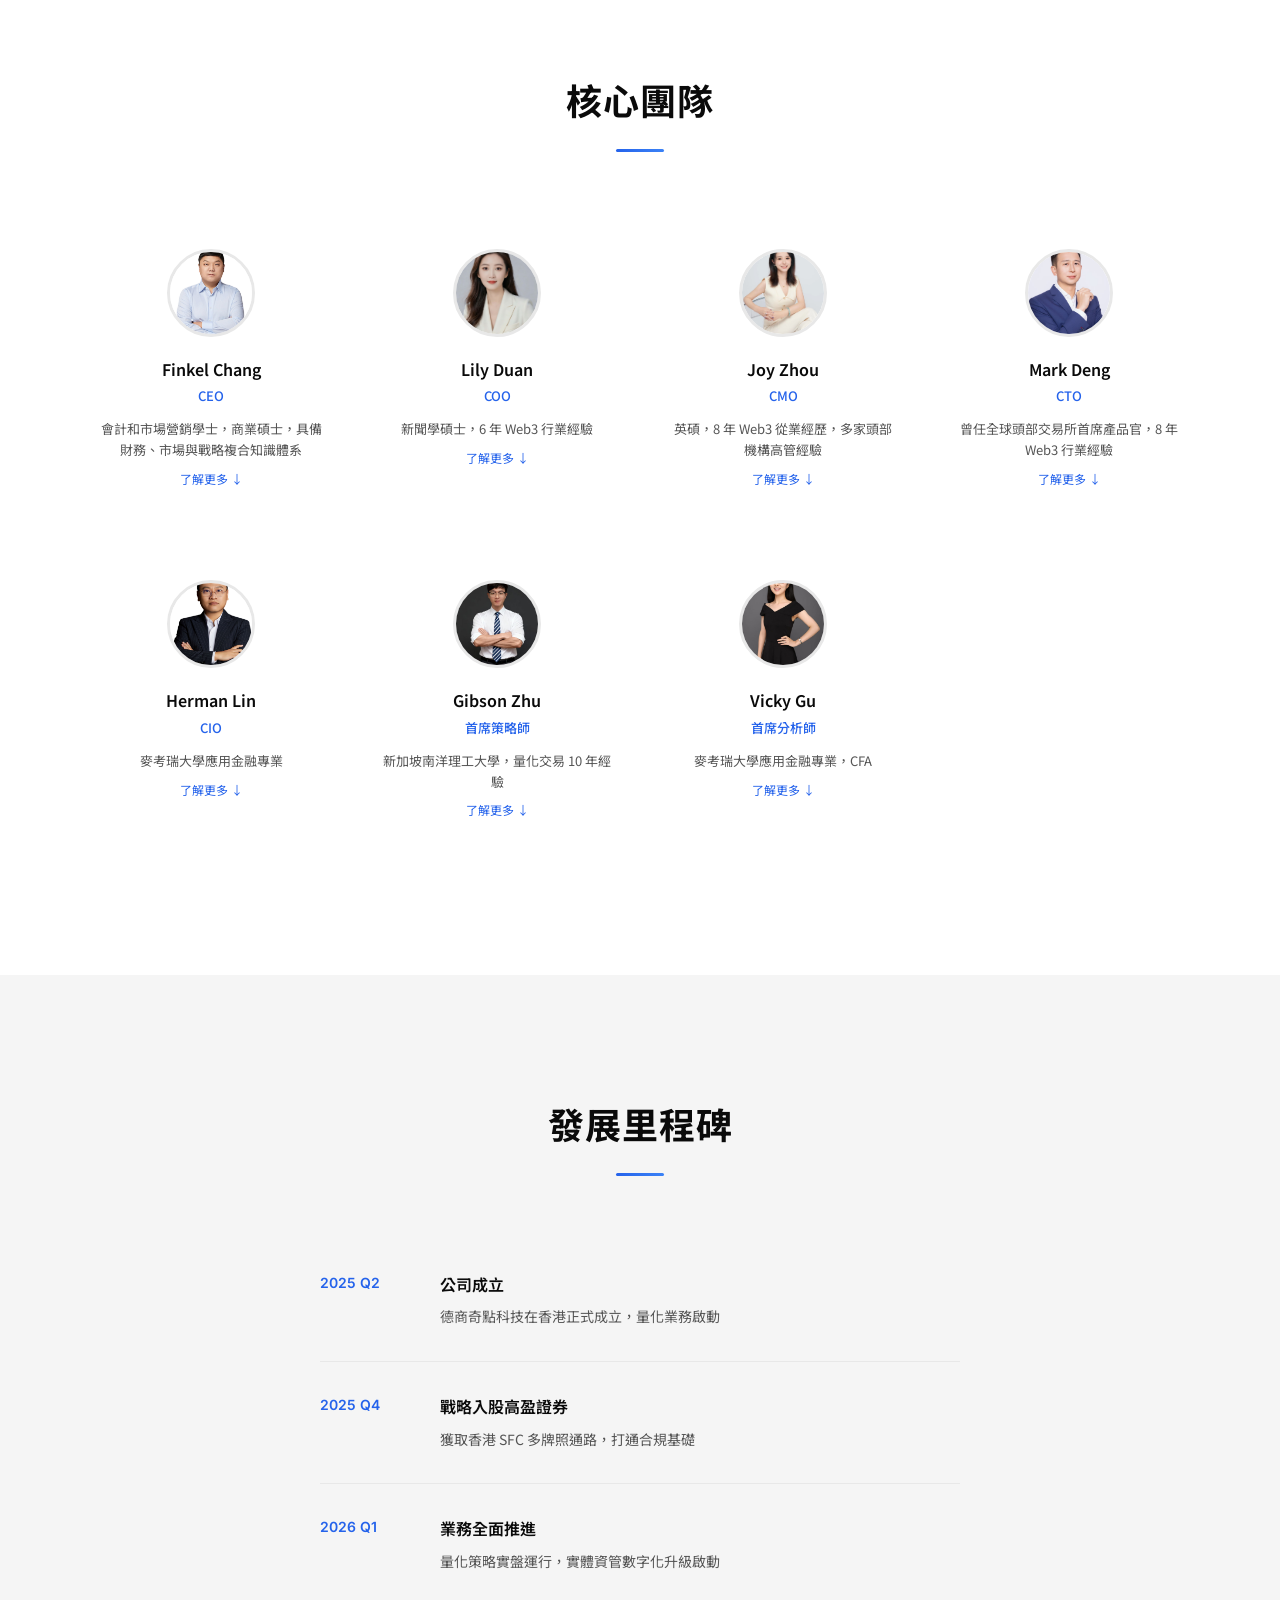
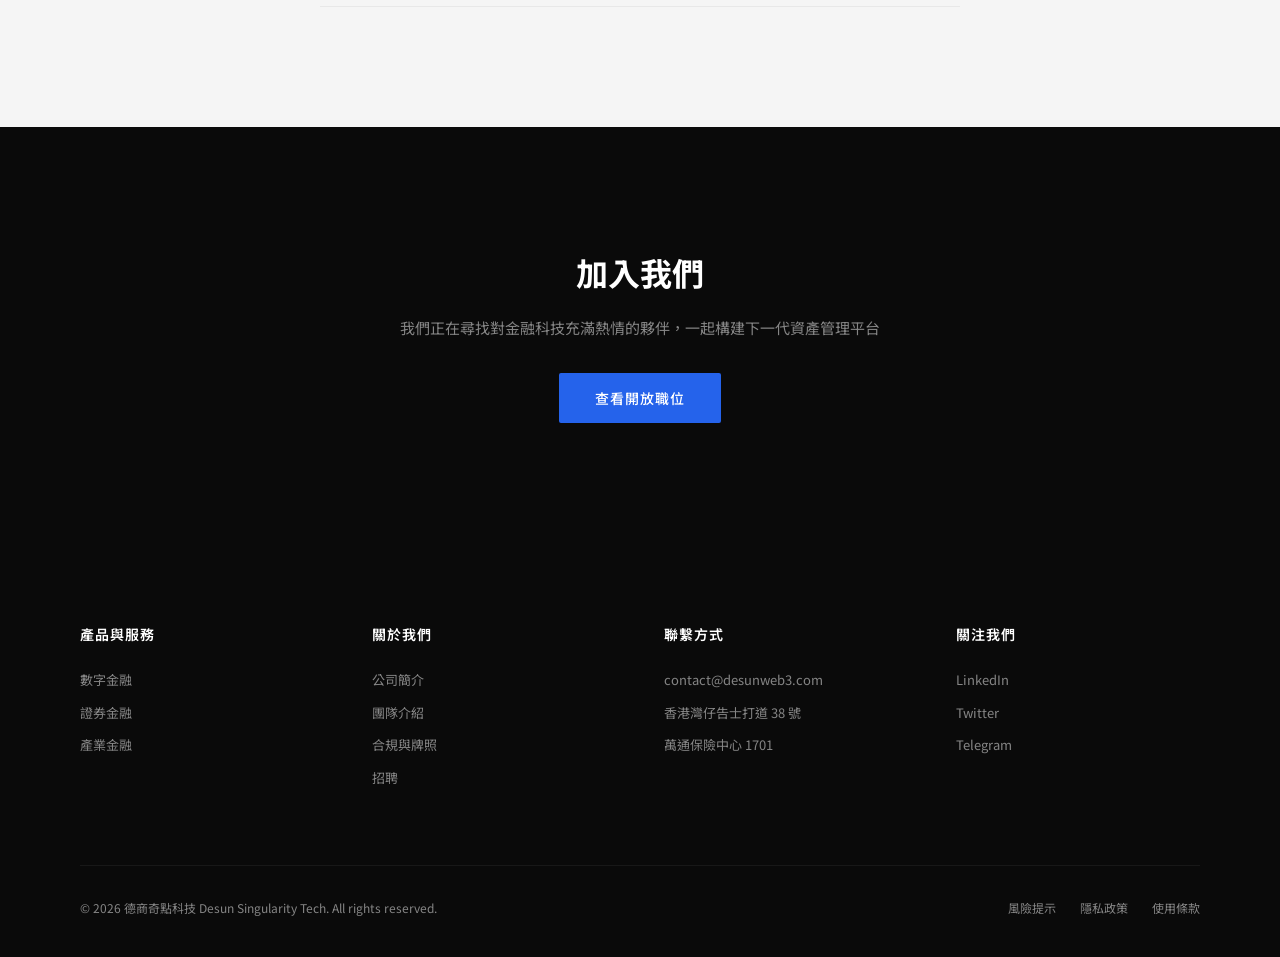
==== commit 994a9299: "feat: 官网全面升级 — 团队详情、产品内容强化、设计提升 - 团队介绍：真实照片替换字母头像，简介扩展为详细背景，点击展开交互 - 数字金融：策略执行优势（低延迟/广覆盖/高精度）+ 技术护城河" ====
--- a/about.html
+++ b/about.html
@@ -4,6 +4,11 @@
     <meta charset="UTF-8">
     <meta name="viewport" content="width=device-width, initial-scale=1.0">
     <title>關於我們 | 德商奇點科技</title>
+    <meta name="description" content="了解德商奇點科技：上市公司背書、多牌照合規運營、專業核心團隊，橫跨實體與數字的全品類資產管理。">
+    <meta property="og:title" content="關於我們 | 德商奇點科技">
+    <meta property="og:description" content="上市公司背書、多牌照合規運營、2000億+在管資產">
+    <link rel="icon" type="image/png" href="favicon.png">
+    <link rel="apple-touch-icon" href="images/logo/logo.png">
     <link rel="preconnect" href="https://fonts.googleapis.com">
     <link rel="preconnect" href="https://fonts.gstatic.com" crossorigin>
     <link href="https://fonts.googleapis.com/css2?family=Inter:wght@300;400;500;600;700&family=Noto+Sans+TC:wght@300;400;500;700&family=Noto+Sans+SC:wght@300;400;500;700&display=swap" rel="stylesheet">
@@ -15,14 +20,15 @@
 <nav class="navbar scrolled" id="navbar">
     <div class="container nav-container">
         <a href="index.html" class="nav-logo">
+            <img src="images/logo/logo-white.png" alt="Desun Singularity" class="logo-img">
             <span class="logo-text">DESUN SINGULARITY</span>
         </a>
         <ul class="nav-links">
-            <li><a href="index.html">首頁</a></li>
-            <li><a href="products.html">產品與服務</a></li>
-            <li><a href="about.html" class="active">關於我們</a></li>
-            <li><a href="news.html">新聞動態</a></li>
-            <li><a href="contact.html">聯繫我們</a></li>
+            <li><a href="index.html" data-i18n="nav.home">首頁</a></li>
+            <li><a href="products.html" data-i18n="nav.products">產品與服務</a></li>
+            <li><a href="about.html" class="active" data-i18n="nav.about">關於我們</a></li>
+            <li><a href="news.html" data-i18n="nav.news">新聞動態</a></li>
+            <li><a href="contact.html" data-i18n="nav.contact">聯繫我們</a></li>
         </ul>
         <div class="nav-right">
             <div class="lang-switcher">
@@ -42,19 +48,19 @@
 <!-- Mobile Menu -->
 <div class="mobile-menu" id="mobileMenu">
     <ul>
-        <li><a href="index.html">首頁</a></li>
-        <li><a href="products.html">產品與服務</a></li>
-        <li><a href="about.html">關於我們</a></li>
-        <li><a href="news.html">新聞動態</a></li>
-        <li><a href="contact.html">聯繫我們</a></li>
+        <li><a href="index.html" data-i18n="nav.home">首頁</a></li>
+        <li><a href="products.html" data-i18n="nav.products">產品與服務</a></li>
+        <li><a href="about.html" data-i18n="nav.about">關於我們</a></li>
+        <li><a href="news.html" data-i18n="nav.news">新聞動態</a></li>
+        <li><a href="contact.html" data-i18n="nav.contact">聯繫我們</a></li>
     </ul>
 </div>
 
 <!-- Page Hero -->
 <section class="page-hero">
     <div class="container">
-        <h1 class="page-hero-title">關於我們</h1>
-        <p class="page-hero-subtitle">橫跨實體與數字的全品類資產管理機構</p>
+        <h1 class="page-hero-title" data-i18n="about.hero_title">關於我們</h1>
+        <p class="page-hero-subtitle" data-i18n="about.hero_subtitle">橫跨實體與數字的全品類資產管理機構</p>
     </div>
 </section>
 
@@ -64,9 +70,9 @@
         <div class="about-intro">
             <div class="about-intro-content">
                 <div class="product-label">About Us</div>
-                <h2>香港德商奇點科技有限公司</h2>
+                <h2 data-i18n="about.company_name">香港德商奇點科技有限公司</h2>
                 <p class="about-intro-en">Desun Singularity Tech</p>
-                <p class="about-intro-desc">
+                <p class="about-intro-desc" data-i18n="about.company_desc">
                     德商奇點科技是德商產投服務（HK.02270）旗下科技金融平台，
                     定位為橫跨產業、證券與數字金融的全品類資產管理機構。
                     依托母公司 2000 億+ 實體資產管理經驗、香港多牌照合規優勢及 AI + Web3 技術驅動，
@@ -76,19 +82,19 @@
             <div class="about-highlights">
                 <div class="highlight-item">
                     <div class="highlight-value">HK.02270</div>
-                    <div class="highlight-label">上市公司背書</div>
+                    <div class="highlight-label" data-i18n="about.highlight_listed">上市公司背書</div>
                 </div>
                 <div class="highlight-item">
                     <div class="highlight-value">2000億+</div>
-                    <div class="highlight-label">在管資產規模</div>
+                    <div class="highlight-label" data-i18n="about.highlight_aum">在管資產規模</div>
                 </div>
                 <div class="highlight-item">
                     <div class="highlight-value">5項</div>
-                    <div class="highlight-label">SFC 牌照</div>
+                    <div class="highlight-label" data-i18n="about.highlight_sfc">SFC 牌照</div>
                 </div>
                 <div class="highlight-item">
                     <div class="highlight-value">10年+</div>
-                    <div class="highlight-label">團隊平均經驗</div>
+                    <div class="highlight-label" data-i18n="about.highlight_exp">團隊平均經驗</div>
                 </div>
             </div>
         </div>
@@ -99,44 +105,44 @@
 <section class="section section-dark" id="compliance">
     <div class="container">
         <div class="section-header">
-            <h2 class="section-title">多牌照合規運營</h2>
+            <h2 class="section-title" data-i18n="about.compliance_title">多牌照合規運營</h2>
         </div>
         <div class="compliance-grid">
             <div class="compliance-group">
-                <h3 class="compliance-region">香港 SFC</h3>
+                <h3 class="compliance-region" data-i18n="about.compliance_hk">香港 SFC</h3>
                 <div class="license-list">
                     <div class="license-item">
                         <span class="license-num">1 號牌</span>
-                        <span class="license-scope">證券交易</span>
+                        <span class="license-scope" data-i18n="about.license1_scope">證券交易</span>
                     </div>
                     <div class="license-item">
                         <span class="license-num">2 號牌</span>
-                        <span class="license-scope">期貨合約交易</span>
+                        <span class="license-scope" data-i18n="about.license2_scope">期貨合約交易</span>
                     </div>
                     <div class="license-item">
                         <span class="license-num">4 號牌</span>
-                        <span class="license-scope">就證券提供意見</span>
+                        <span class="license-scope" data-i18n="about.license4_scope">就證券提供意見</span>
                     </div>
                     <div class="license-item">
                         <span class="license-num">5 號牌</span>
-                        <span class="license-scope">就期貨合約提供意見</span>
+                        <span class="license-scope" data-i18n="about.license5_scope">就期貨合約提供意見</span>
                     </div>
                     <div class="license-item">
                         <span class="license-num">9 號牌</span>
-                        <span class="license-scope">提供資產管理</span>
+                        <span class="license-scope" data-i18n="about.license9_scope">提供資產管理</span>
                     </div>
                 </div>
             </div>
             <div class="compliance-group">
-                <h3 class="compliance-region">開曼群島</h3>
+                <h3 class="compliance-region" data-i18n="about.compliance_cayman">開曼群島</h3>
                 <div class="license-list">
                     <div class="license-item">
                         <span class="license-num">Registered Fund</span>
-                        <span class="license-scope">開曼註冊基金，面向專業投資者</span>
+                        <span class="license-scope" data-i18n="about.cayman_fund_scope">開曼註冊基金，面向專業投資者</span>
                     </div>
                     <div class="license-item">
                         <span class="license-num">SRP</span>
-                        <span class="license-scope">Securities Registered Person — 證券業務註冊機構</span>
+                        <span class="license-scope" data-i18n="about.cayman_srp_scope">Securities Registered Person — 證券業務註冊機構</span>
                     </div>
                 </div>
             </div>
@@ -148,50 +154,100 @@
 <section class="section section-white" id="team">
     <div class="container">
         <div class="section-header">
-            <h2 class="section-title">核心團隊</h2>
+            <h2 class="section-title" data-i18n="about.team_title">核心團隊</h2>
         </div>
         <div class="team-grid">
-            <div class="team-card">
-                <div class="team-avatar">FC</div>
+            <div class="team-card" onclick="this.classList.toggle('expanded')">
+                <img src="images/team/finkel.png" alt="Finkel Chang" class="team-avatar-img">
                 <h3 class="team-name">Finkel Chang</h3>
                 <div class="team-role">CEO</div>
-                <p class="team-bio">10 年 Web3 全產業鏈經驗，Web3.Pro 創始人</p>
-            </div>
-            <div class="team-card">
-                <div class="team-avatar">LD</div>
+                <p class="team-bio" data-i18n="about.team_fc_bio">會計和市場營銷學士，商業碩士，具備財務、市場與戰略複合知識體系</p>
+                <div class="team-bio-detail" data-i18n-html="about.team_fc_detail">
+                    <ul>
+                        <li>十年 Web3 全產業鏈經驗（礦業/CEX/公鏈），專長於跨國合規、運營與增長</li>
+                        <li>Web3.Pro 創始人，沸星科技合夥人</li>
+                    </ul>
+                </div>
+                <span class="team-expand-hint" data-i18n="about.team_expand">了解更多 ↓</span>
+            </div>
+            <div class="team-card" onclick="this.classList.toggle('expanded')">
+                <img src="images/team/lily.png" alt="Lily Duan" class="team-avatar-img">
                 <h3 class="team-name">Lily Duan</h3>
                 <div class="team-role">COO</div>
-                <p class="team-bio">6 年 Web3，前加拿大上市公司副總裁</p>
-            </div>
-            <div class="team-card">
-                <div class="team-avatar">JZ</div>
+                <p class="team-bio" data-i18n="about.team_ld_bio">新聞學碩士，6 年 Web3 行業經驗</p>
+                <div class="team-bio-detail" data-i18n-html="about.team_ld_detail">
+                    <ul>
+                        <li>曾任加拿大上市公司副總裁（10年+），主導多項核心業務板塊的戰略規劃與全面運營管理</li>
+                        <li>全球 TOP5 交易所首席商務官 & SaaS 業務 Co-founder（6年+）</li>
+                    </ul>
+                </div>
+                <span class="team-expand-hint" data-i18n="about.team_expand">了解更多 ↓</span>
+            </div>
+            <div class="team-card" onclick="this.classList.toggle('expanded')">
+                <img src="images/team/joy.png" alt="Joy Zhou" class="team-avatar-img">
                 <h3 class="team-name">Joy Zhou</h3>
                 <div class="team-role">CMO</div>
-                <p class="team-bio">8 年 Web3，香港最大 Web3 媒體聯合創立人</p>
-            </div>
-            <div class="team-card">
-                <div class="team-avatar">MD</div>
+                <p class="team-bio" data-i18n="about.team_jz_bio">英碩，8 年 Web3 從業經歷，多家頭部機構高管經驗</p>
+                <div class="team-bio-detail" data-i18n-html="about.team_jz_detail">
+                    <ul>
+                        <li>曾於 2019 年服務於國資軍工集團負責供應鏈金融區塊鏈產業解決方案</li>
+                        <li>2020 年成為 IPFS 全球龍頭企業合夥人</li>
+                        <li>2023 年聯合創立香港最大 Web3 媒體</li>
+                    </ul>
+                </div>
+                <span class="team-expand-hint" data-i18n="about.team_expand">了解更多 ↓</span>
+            </div>
+            <div class="team-card" onclick="this.classList.toggle('expanded')">
+                <img src="images/team/mark.png" alt="Mark Deng" class="team-avatar-img">
                 <h3 class="team-name">Mark Deng</h3>
                 <div class="team-role">CTO</div>
-                <p class="team-bio">8 年 Web3，前頭部交易所首席產品官</p>
-            </div>
-            <div class="team-card">
-                <div class="team-avatar">HL</div>
+                <p class="team-bio" data-i18n="about.team_md_bio">曾任全球頭部交易所首席產品官，8 年 Web3 行業經驗</p>
+                <div class="team-bio-detail" data-i18n-html="about.team_md_detail">
+                    <ul>
+                        <li>連續創業於 DeFi，深諳 CEX、DEX 與錢包的機制與約束，專注撮合效率、流動性質量與風險控制</li>
+                        <li>產品累計服務 200 萬用戶，資產管理規模超 5 億美元</li>
+                    </ul>
+                </div>
+                <span class="team-expand-hint" data-i18n="about.team_expand">了解更多 ↓</span>
+            </div>
+            <div class="team-card" onclick="this.classList.toggle('expanded')">
+                <img src="images/team/herman.png" alt="Herman Lin" class="team-avatar-img">
                 <h3 class="team-name">Herman Lin</h3>
                 <div class="team-role">CIO</div>
-                <p class="team-bio">10 年金融投資，量化基金創始人</p>
-            </div>
-            <div class="team-card">
-                <div class="team-avatar">GZ</div>
+                <p class="team-bio" data-i18n="about.team_hl_bio">麥考瑞大學應用金融專業</p>
+                <div class="team-bio-detail" data-i18n-html="about.team_hl_detail">
+                    <ul>
+                        <li>君道量化基金管理有限公司執行董事（創始人）</li>
+                        <li>十年金融領域投資經驗，擅長場外期權結構設計規劃，為高淨值客戶打造全方位資產配置</li>
+                    </ul>
+                </div>
+                <span class="team-expand-hint" data-i18n="about.team_expand">了解更多 ↓</span>
+            </div>
+            <div class="team-card" onclick="this.classList.toggle('expanded')">
+                <img src="images/team/gibson.png" alt="Gibson Zhu" class="team-avatar-img">
                 <h3 class="team-name">Gibson Zhu</h3>
-                <div class="team-role">首席策略師</div>
-                <p class="team-bio">10 年量化交易，證券金融與加密雙棲</p>
-            </div>
-            <div class="team-card">
-                <div class="team-avatar">VG</div>
+                <div class="team-role" data-i18n="about.team_gz_role">首席策略師</div>
+                <p class="team-bio" data-i18n="about.team_gz_bio">新加坡南洋理工大學，量化交易 10 年經驗</p>
+                <div class="team-bio-detail" data-i18n-html="about.team_gz_detail">
+                    <ul>
+                        <li>在傳統金融和加密貨幣領域均有豐富的實戰經驗</li>
+                        <li>擅長捕捉市場定價偏差，通過多市場、多品種的套利策略實現穩定收益</li>
+                    </ul>
+                </div>
+                <span class="team-expand-hint" data-i18n="about.team_expand">了解更多 ↓</span>
+            </div>
+            <div class="team-card" onclick="this.classList.toggle('expanded')">
+                <img src="images/team/vicky.png" alt="Vicky Gu" class="team-avatar-img">
                 <h3 class="team-name">Vicky Gu</h3>
-                <div class="team-role">首席分析師</div>
-                <p class="team-bio">CFA，13 年市場研究經驗</p>
+                <div class="team-role" data-i18n="about.team_vg_role">首席分析師</div>
+                <p class="team-bio" data-i18n="about.team_vg_bio">麥考瑞大學應用金融專業，CFA</p>
+                <div class="team-bio-detail" data-i18n-html="about.team_vg_detail">
+                    <ul>
+                        <li>市場技術面研究和反轉策略研發 13 年經驗</li>
+                        <li>擅長通過多維度數據挖掘市場情緒指標，識別極端情緒下的反轉機會，在量化模型構建和機器學習應用方面有深入研究</li>
+                    </ul>
+                </div>
+                <span class="team-expand-hint" data-i18n="about.team_expand">了解更多 ↓</span>
             </div>
         </div>
     </div>
@@ -201,28 +257,28 @@
 <section class="section section-light" id="milestones">
     <div class="container">
         <div class="section-header">
-            <h2 class="section-title">發展里程碑</h2>
+            <h2 class="section-title" data-i18n="about.milestones_title">發展里程碑</h2>
         </div>
         <div class="timeline">
             <div class="timeline-item">
                 <div class="timeline-date">2025 Q2</div>
                 <div class="timeline-content">
-                    <h3>公司成立</h3>
-                    <p>德商奇點科技在香港正式成立，量化業務啟動</p>
+                    <h3 data-i18n="about.ms1_title">公司成立</h3>
+                    <p data-i18n="about.ms1_desc">德商奇點科技在香港正式成立，量化業務啟動</p>
                 </div>
             </div>
             <div class="timeline-item">
                 <div class="timeline-date">2025 Q4</div>
                 <div class="timeline-content">
-                    <h3>戰略入股高盈證券</h3>
-                    <p>獲取香港 SFC 多牌照通路，打通合規基礎</p>
+                    <h3 data-i18n="about.ms2_title">戰略入股高盈證券</h3>
+                    <p data-i18n="about.ms2_desc">獲取香港 SFC 多牌照通路，打通合規基礎</p>
                 </div>
             </div>
             <div class="timeline-item">
                 <div class="timeline-date">2026 Q1</div>
                 <div class="timeline-content">
-                    <h3>業務全面推進</h3>
-                    <p>量化策略實盤運行，實體資管數字化升級啟動</p>
+                    <h3 data-i18n="about.ms3_title">業務全面推進</h3>
+                    <p data-i18n="about.ms3_desc">量化策略實盤運行，實體資管數字化升級啟動</p>
                 </div>
             </div>
         </div>
@@ -233,9 +289,9 @@
 <section class="section section-dark" id="careers">
     <div class="container">
         <div class="careers-content">
-            <h2>加入我們</h2>
-            <p>我們正在尋找對金融科技充滿熱情的夥伴，一起構建下一代資產管理平台</p>
-            <a href="contact.html" class="btn btn-primary">查看開放職位</a>
+            <h2 data-i18n="about.careers_title">加入我們</h2>
+            <p data-i18n="about.careers_desc">我們正在尋找對金融科技充滿熱情的夥伴，一起構建下一代資產管理平台</p>
+            <a href="contact.html" class="btn btn-primary" data-i18n="about.careers_cta">查看開放職位</a>
         </div>
     </div>
 </section>
@@ -245,32 +301,32 @@
     <div class="container">
         <div class="footer-grid">
             <div class="footer-col">
-                <h4 class="footer-heading">產品與服務</h4>
+                <h4 class="footer-heading" data-i18n="footer.products">產品與服務</h4>
                 <ul class="footer-links">
-                    <li><a href="products.html#digital">數字金融</a></li>
-                    <li><a href="products.html#securities">證券金融</a></li>
-                    <li><a href="products.html#industrial">產業金融</a></li>
+                    <li><a href="products.html#digital" data-i18n="footer.digital">數字金融</a></li>
+                    <li><a href="products.html#securities" data-i18n="footer.securities">證券金融</a></li>
+                    <li><a href="products.html#industrial" data-i18n="footer.industrial">產業金融</a></li>
                 </ul>
             </div>
             <div class="footer-col">
-                <h4 class="footer-heading">關於我們</h4>
+                <h4 class="footer-heading" data-i18n="footer.about">關於我們</h4>
                 <ul class="footer-links">
-                    <li><a href="about.html">公司簡介</a></li>
-                    <li><a href="about.html#team">團隊介紹</a></li>
-                    <li><a href="about.html#compliance">合規與牌照</a></li>
-                    <li><a href="about.html#careers">招聘</a></li>
+                    <li><a href="about.html" data-i18n="footer.company">公司簡介</a></li>
+                    <li><a href="about.html#team" data-i18n="footer.team">團隊介紹</a></li>
+                    <li><a href="about.html#compliance" data-i18n="footer.compliance">合規與牌照</a></li>
+                    <li><a href="about.html#careers" data-i18n="footer.careers">招聘</a></li>
                 </ul>
             </div>
             <div class="footer-col">
-                <h4 class="footer-heading">聯繫方式</h4>
+                <h4 class="footer-heading" data-i18n="footer.contact_heading">聯繫方式</h4>
                 <ul class="footer-links">
                     <li>contact@desunweb3.com</li>
-                    <li>香港灣仔告士打道 38 號</li>
-                    <li>萬通保險中心 1701</li>
+                    <li data-i18n="footer.address1">香港灣仔告士打道 38 號</li>
+                    <li data-i18n="footer.address2">萬通保險中心 1701</li>
                 </ul>
             </div>
             <div class="footer-col">
-                <h4 class="footer-heading">關注我們</h4>
+                <h4 class="footer-heading" data-i18n="footer.follow">關注我們</h4>
                 <ul class="footer-links">
                     <li><a href="#">LinkedIn</a></li>
                     <li><a href="#">Twitter</a></li>
@@ -279,16 +335,17 @@
             </div>
         </div>
         <div class="footer-bottom">
-            <p>&copy; 2026 德商奇點科技 Desun Singularity Tech. All rights reserved.</p>
+            <p data-i18n="footer.copyright">&copy; 2026 德商奇點科技 Desun Singularity Tech. All rights reserved.</p>
             <div class="footer-legal">
-                <a href="#">風險提示</a>
-                <a href="#">隱私政策</a>
-                <a href="#">使用條款</a>
+                <a href="#" data-i18n="footer.risk">風險提示</a>
+                <a href="#" data-i18n="footer.privacy">隱私政策</a>
+                <a href="#" data-i18n="footer.terms">使用條款</a>
             </div>
         </div>
     </div>
 </footer>
 
+<script src="i18n.js"></script>
 <script>
 const mobileMenuBtn = document.getElementById('mobileMenuBtn');
 const mobileMenu = document.getElementById('mobileMenu');
--- a/styles.css
+++ b/styles.css
@@ -99,6 +99,11 @@
     gap: 12px;
 }
 
+.logo-img {
+    height: 32px;
+    width: auto;
+}
+
 .logo-text {
     font-family: var(--font-en);
     font-size: 16px;
@@ -218,8 +223,37 @@
     position: absolute;
     inset: 0;
     background:
-        radial-gradient(ellipse 80% 60% at 50% 40%, rgba(27, 61, 111, 0.2) 0%, transparent 70%),
-        radial-gradient(ellipse 40% 40% at 20% 80%, rgba(27, 61, 111, 0.08) 0%, transparent 60%);
+        radial-gradient(ellipse 80% 60% at 50% 40%, rgba(37, 99, 235, 0.15) 0%, transparent 70%),
+        radial-gradient(ellipse 40% 40% at 20% 80%, rgba(37, 99, 235, 0.08) 0%, transparent 60%),
+        radial-gradient(ellipse 30% 30% at 80% 20%, rgba(59, 130, 246, 0.06) 0%, transparent 50%);
+    animation: heroBgFlow 12s ease-in-out infinite alternate;
+}
+
+@keyframes heroBgFlow {
+    0% { opacity: 0.8; transform: scale(1) translateY(0); }
+    50% { opacity: 1; transform: scale(1.05) translateY(-10px); }
+    100% { opacity: 0.8; transform: scale(1) translateY(0); }
+}
+
+.hero::before {
+    content: '';
+    position: absolute;
+    inset: 0;
+    background-image:
+        radial-gradient(1px 1px at 10% 20%, rgba(255,255,255,0.15) 0%, transparent 100%),
+        radial-gradient(1px 1px at 30% 60%, rgba(255,255,255,0.1) 0%, transparent 100%),
+        radial-gradient(1px 1px at 50% 30%, rgba(255,255,255,0.12) 0%, transparent 100%),
+        radial-gradient(1px 1px at 70% 70%, rgba(255,255,255,0.08) 0%, transparent 100%),
+        radial-gradient(1px 1px at 90% 40%, rgba(255,255,255,0.1) 0%, transparent 100%),
+        radial-gradient(1.5px 1.5px at 15% 80%, rgba(255,255,255,0.06) 0%, transparent 100%),
+        radial-gradient(1.5px 1.5px at 85% 15%, rgba(255,255,255,0.06) 0%, transparent 100%);
+    animation: particleDrift 20s linear infinite;
+}
+
+@keyframes particleDrift {
+    0% { transform: translateY(0) translateX(0); }
+    50% { transform: translateY(-20px) translateX(10px); }
+    100% { transform: translateY(0) translateX(0); }
 }
 
 .hero-content {
@@ -1444,3 +1478,291 @@
         grid-template-columns: 1fr;
     }
 }
+
+/* ========================================
+   Enhanced Design - V2 Updates
+   ======================================== */
+
+/* --- Team Card: Photo + Expand --- */
+.team-avatar-img {
+    width: 88px;
+    height: 88px;
+    border-radius: 50%;
+    object-fit: cover;
+    margin: 0 auto 20px;
+    display: block;
+    border: 3px solid var(--gray-100);
+    transition: all 0.3s ease;
+}
+
+.team-card {
+    cursor: pointer;
+    transition: all 0.3s ease;
+    border: 1px solid transparent;
+    border-radius: 8px;
+}
+
+.team-card:hover {
+    transform: translateY(-4px);
+    box-shadow: 0 12px 40px rgba(0, 0, 0, 0.08);
+    border-color: var(--gray-100);
+}
+
+.team-card:hover .team-avatar-img {
+    border-color: var(--blue);
+    box-shadow: 0 0 0 4px var(--blue-glow);
+}
+
+.team-bio-detail {
+    max-height: 0;
+    overflow: hidden;
+    transition: max-height 0.4s ease, opacity 0.3s ease;
+    opacity: 0;
+}
+
+.team-bio-detail ul {
+    list-style: disc;
+    text-align: left;
+    padding-left: 18px;
+    margin-top: 8px;
+}
+
+.team-bio-detail ul li {
+    font-size: 12px;
+    color: var(--gray-600);
+    line-height: 1.7;
+    margin-bottom: 4px;
+}
+
+.team-card.expanded .team-bio-detail {
+    max-height: 300px;
+    opacity: 1;
+}
+
+.team-expand-hint {
+    display: inline-block;
+    margin-top: 8px;
+    font-size: 12px;
+    color: var(--blue);
+    transition: all 0.2s;
+}
+
+.team-card.expanded .team-expand-hint {
+    transform: rotate(180deg) translateY(-2px);
+}
+
+.team-card.expanded .team-expand-hint::after {
+    content: ' ↑';
+}
+
+/* --- News Card Clickable --- */
+.news-card-clickable {
+    display: block;
+    padding: 32px 24px;
+    border-top: 2px solid var(--black);
+    transition: all 0.3s ease;
+    cursor: pointer;
+    position: relative;
+}
+
+.news-card-clickable:hover {
+    transform: translateY(-6px);
+    box-shadow: 0 16px 48px rgba(0, 0, 0, 0.1);
+    background: var(--white);
+    border-radius: 4px;
+}
+
+.news-card-clickable:hover .news-title {
+    color: var(--blue);
+}
+
+.news-card-clickable:hover .news-link {
+    opacity: 1;
+    transform: translateX(4px);
+}
+
+.news-source {
+    display: inline-block;
+    font-size: 11px;
+    color: var(--blue);
+    border: 1px solid var(--blue);
+    padding: 2px 10px;
+    margin-bottom: 12px;
+    letter-spacing: 1px;
+    border-radius: 2px;
+}
+
+.news-card-clickable .news-link {
+    opacity: 0.6;
+    transition: all 0.3s ease;
+}
+
+/* --- News List Item Hover --- */
+.news-list-item {
+    transition: all 0.3s ease;
+    cursor: pointer;
+    padding: 32px 16px;
+    border-radius: 4px;
+}
+
+.news-list-item:hover {
+    background: rgba(37, 99, 235, 0.03);
+    transform: translateX(4px);
+}
+
+.news-list-item:hover h3 a {
+    color: var(--blue);
+}
+
+/* --- Compliance Partners Badges --- */
+.compliance-partners {
+    display: flex;
+    flex-wrap: wrap;
+    gap: 12px;
+    margin-bottom: 48px;
+}
+
+.partner-badge {
+    padding: 12px 24px;
+    border: 1px solid var(--gray-100);
+    font-size: 13px;
+    color: var(--gray-600);
+    letter-spacing: 0.5px;
+    transition: all 0.3s ease;
+    background: var(--white-off);
+    border-radius: 4px;
+}
+
+.partner-badge:hover {
+    border-color: var(--blue);
+    color: var(--blue);
+    background: var(--blue-glow);
+    transform: translateY(-2px);
+}
+
+/* --- Enhanced Service Cards (glassmorphism) --- */
+.service-card {
+    background: rgba(255, 255, 255, 0.7);
+    backdrop-filter: blur(10px);
+    border-radius: 8px;
+}
+
+.service-card:hover {
+    background: var(--white);
+    border-color: var(--blue);
+    box-shadow: 0 12px 48px rgba(37, 99, 235, 0.12);
+    transform: translateY(-6px);
+}
+
+.service-detail-grid-3 {
+    grid-template-columns: repeat(3, 1fr);
+}
+
+@media (max-width: 768px) {
+    .service-detail-grid-3 {
+        grid-template-columns: 1fr;
+    }
+}
+
+.service-detail-card {
+    border-radius: 8px;
+    transition: all 0.3s ease;
+    background: var(--white);
+}
+
+.service-detail-card:hover {
+    border-color: var(--blue);
+    box-shadow: 0 8px 32px rgba(37, 99, 235, 0.08);
+    transform: translateY(-2px);
+}
+
+/* --- Enhanced Data Cards --- */
+.data-card {
+    transition: all 0.3s ease;
+}
+
+.data-card:hover {
+    background: var(--black-light);
+}
+
+.data-card:hover .data-number,
+.data-card:hover .data-number-text {
+    color: var(--blue-light);
+}
+
+/* --- Why Cards Hover --- */
+.why-card {
+    transition: all 0.3s ease;
+}
+
+.why-card:hover {
+    background: var(--black-light);
+    transform: translateY(-2px);
+}
+
+/* --- Section Divider Decorations --- */
+.section-header::after {
+    content: '';
+    display: block;
+    width: 48px;
+    height: 3px;
+    background: linear-gradient(90deg, var(--blue), var(--blue-light));
+    margin: 20px auto 0;
+    border-radius: 2px;
+}
+
+/* --- Page Hero Enhanced --- */
+.page-hero {
+    background: linear-gradient(135deg, var(--black) 0%, #0d1b2a 100%);
+    position: relative;
+    overflow: hidden;
+}
+
+.page-hero::before {
+    content: '';
+    position: absolute;
+    top: -50%;
+    right: -20%;
+    width: 500px;
+    height: 500px;
+    background: radial-gradient(circle, rgba(37, 99, 235, 0.08) 0%, transparent 70%);
+    border-radius: 50%;
+}
+
+/* --- Smooth Scroll Section Animations --- */
+.section {
+    transform: translateY(40px);
+    transition: opacity 1s cubic-bezier(0.22, 1, 0.36, 1), transform 1s cubic-bezier(0.22, 1, 0.36, 1);
+}
+
+/* --- Highlight Items Enhanced --- */
+.highlight-item {
+    border-radius: 8px;
+    transition: all 0.3s ease;
+}
+
+.highlight-item:hover {
+    border-color: var(--blue);
+    box-shadow: 0 8px 24px rgba(37, 99, 235, 0.08);
+    transform: translateY(-2px);
+}
+
+/* --- Responsive for new elements --- */
+@media (max-width: 768px) {
+    .compliance-partners {
+        justify-content: center;
+    }
+
+    .team-card.expanded .team-bio-detail {
+        max-height: 400px;
+    }
+
+    .team-avatar-img {
+        width: 72px;
+        height: 72px;
+    }
+
+    .logo-img {
+        height: 24px;
+    }
+}
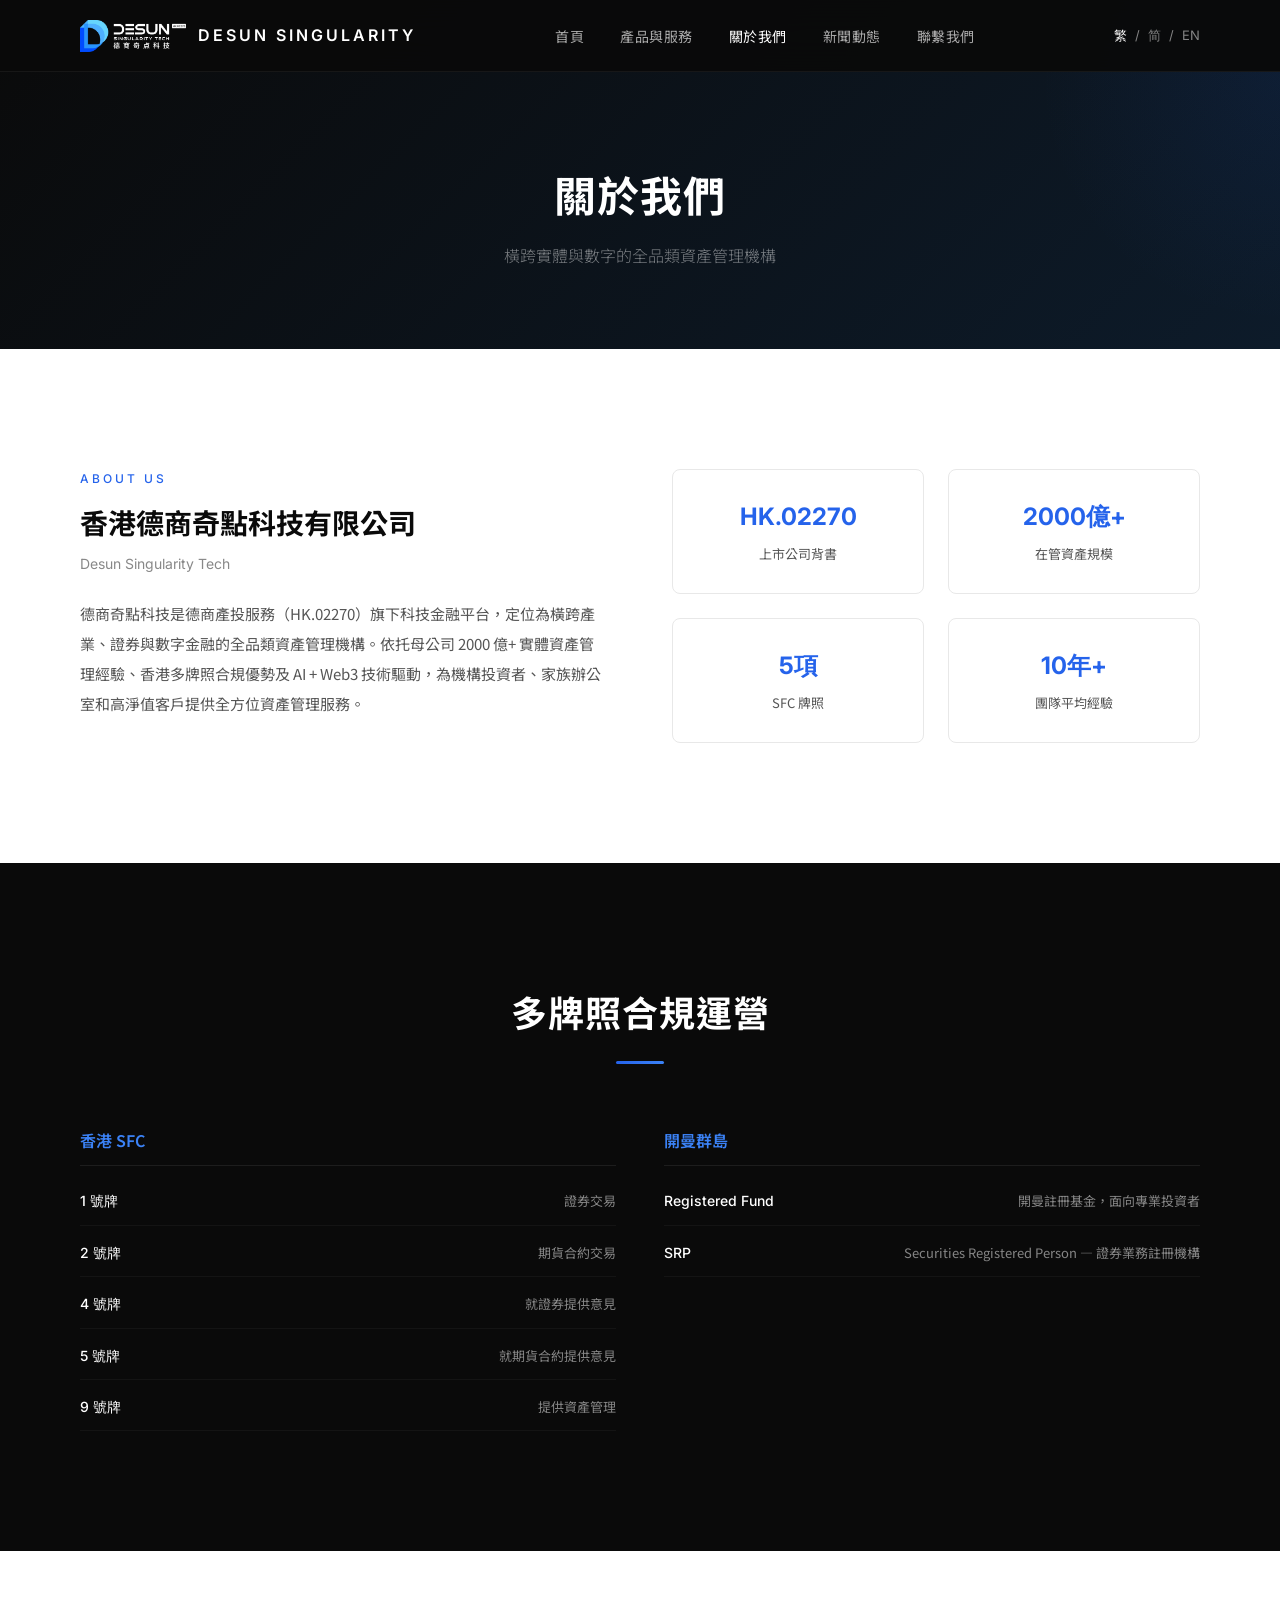
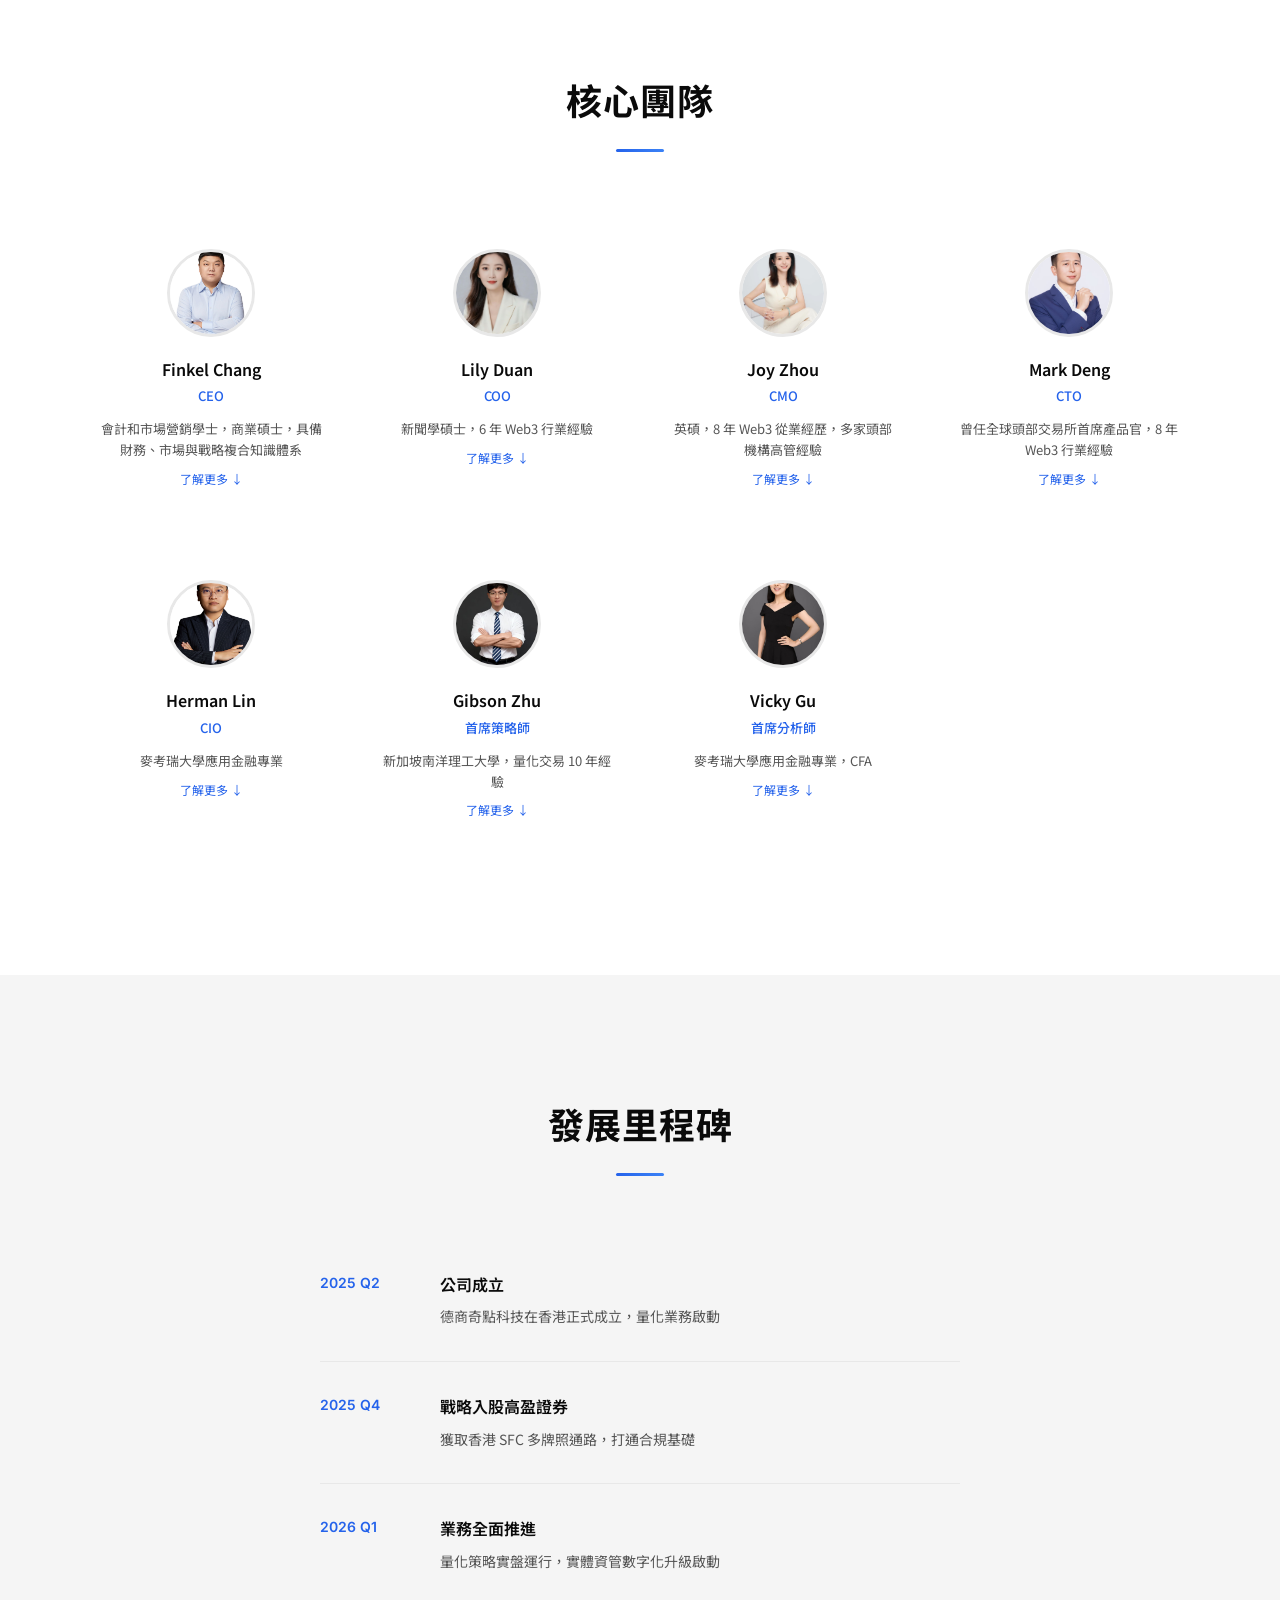
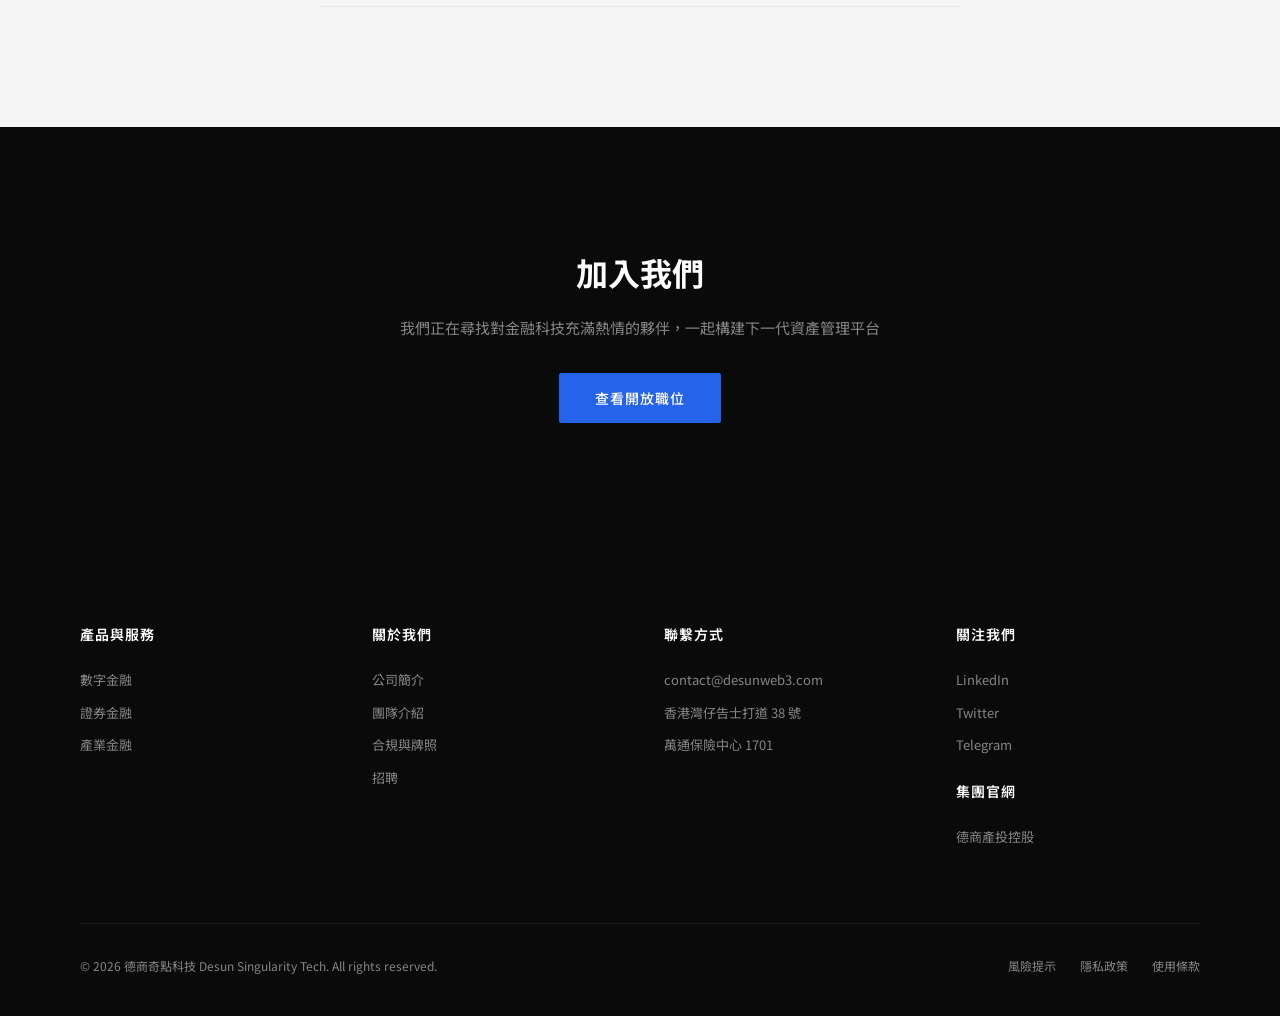
==== commit 6d8bf648: "feat: Footer 增加集团官网链接（desunhui.com） 所有页面 Footer "关注我们"下方新增"集团官网 → 德商产投控股"链接，i18n 三语同步  Co-Authored-B" ====
--- a/about.html
+++ b/about.html
@@ -332,6 +332,10 @@
                     <li><a href="#">Twitter</a></li>
                     <li><a href="#">Telegram</a></li>
                 </ul>
+                <h4 class="footer-heading footer-heading-sub" data-i18n="footer.group">集團官網</h4>
+                <ul class="footer-links">
+                    <li><a href="https://desunhui.com" target="_blank" rel="noopener" data-i18n="footer.group_parent">德商產投控股</a></li>
+                </ul>
             </div>
         </div>
         <div class="footer-bottom">
--- a/styles.css
+++ b/styles.css
@@ -706,6 +706,10 @@
     color: var(--white);
 }
 
+.footer-heading-sub {
+    margin-top: 24px;
+}
+
 .footer-bottom {
     display: flex;
     justify-content: space-between;
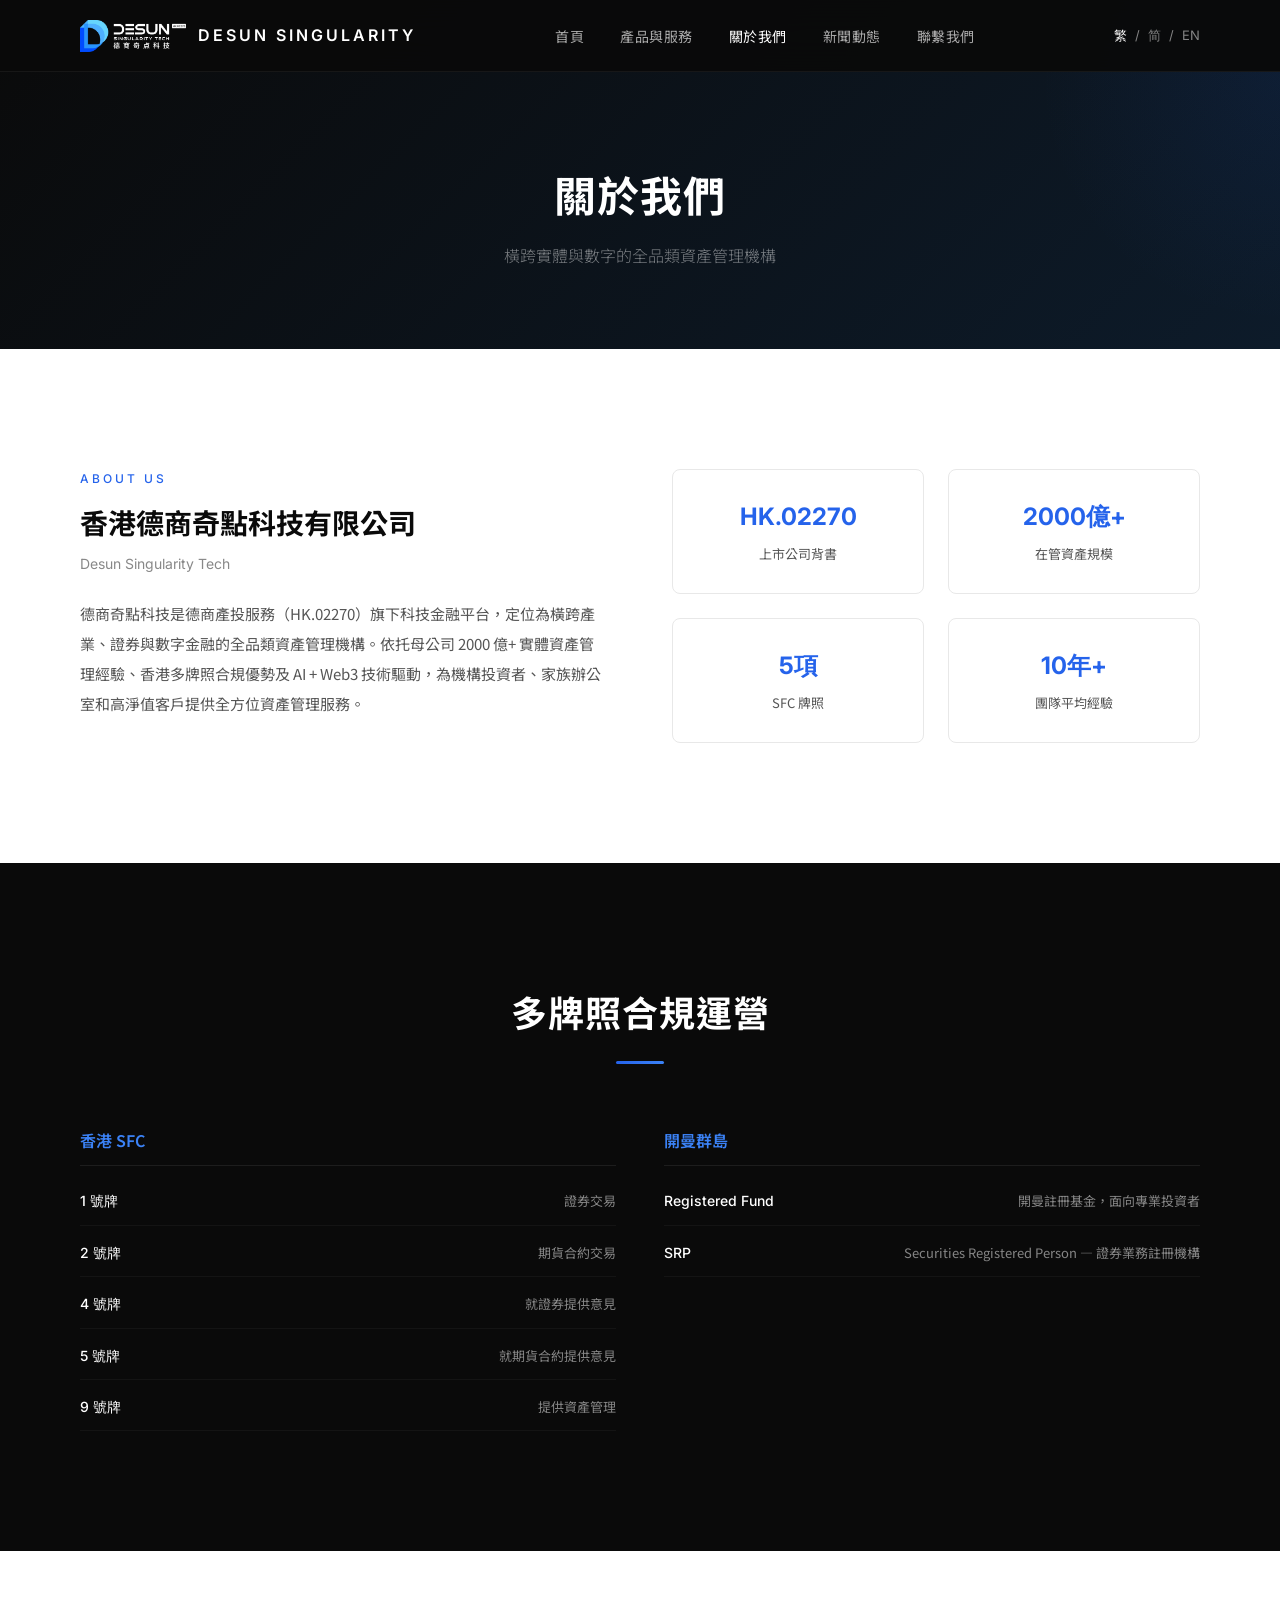
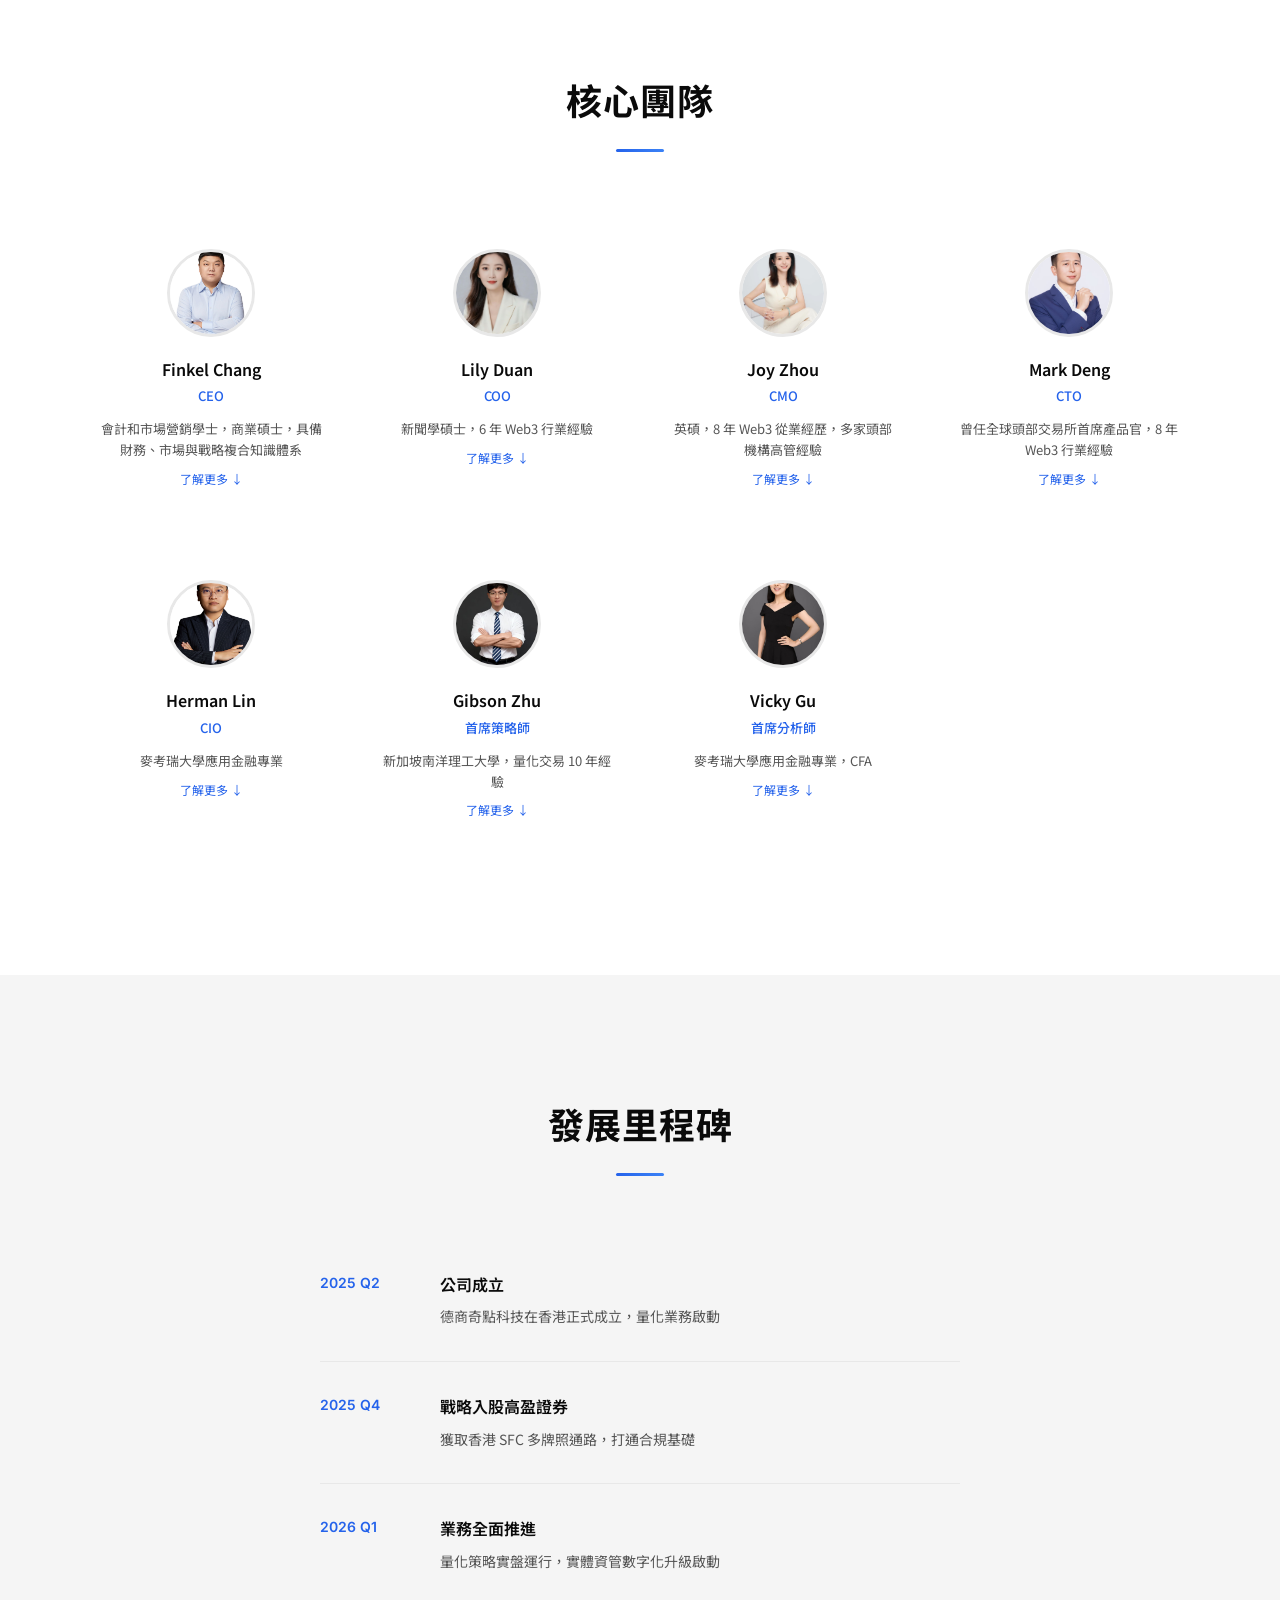
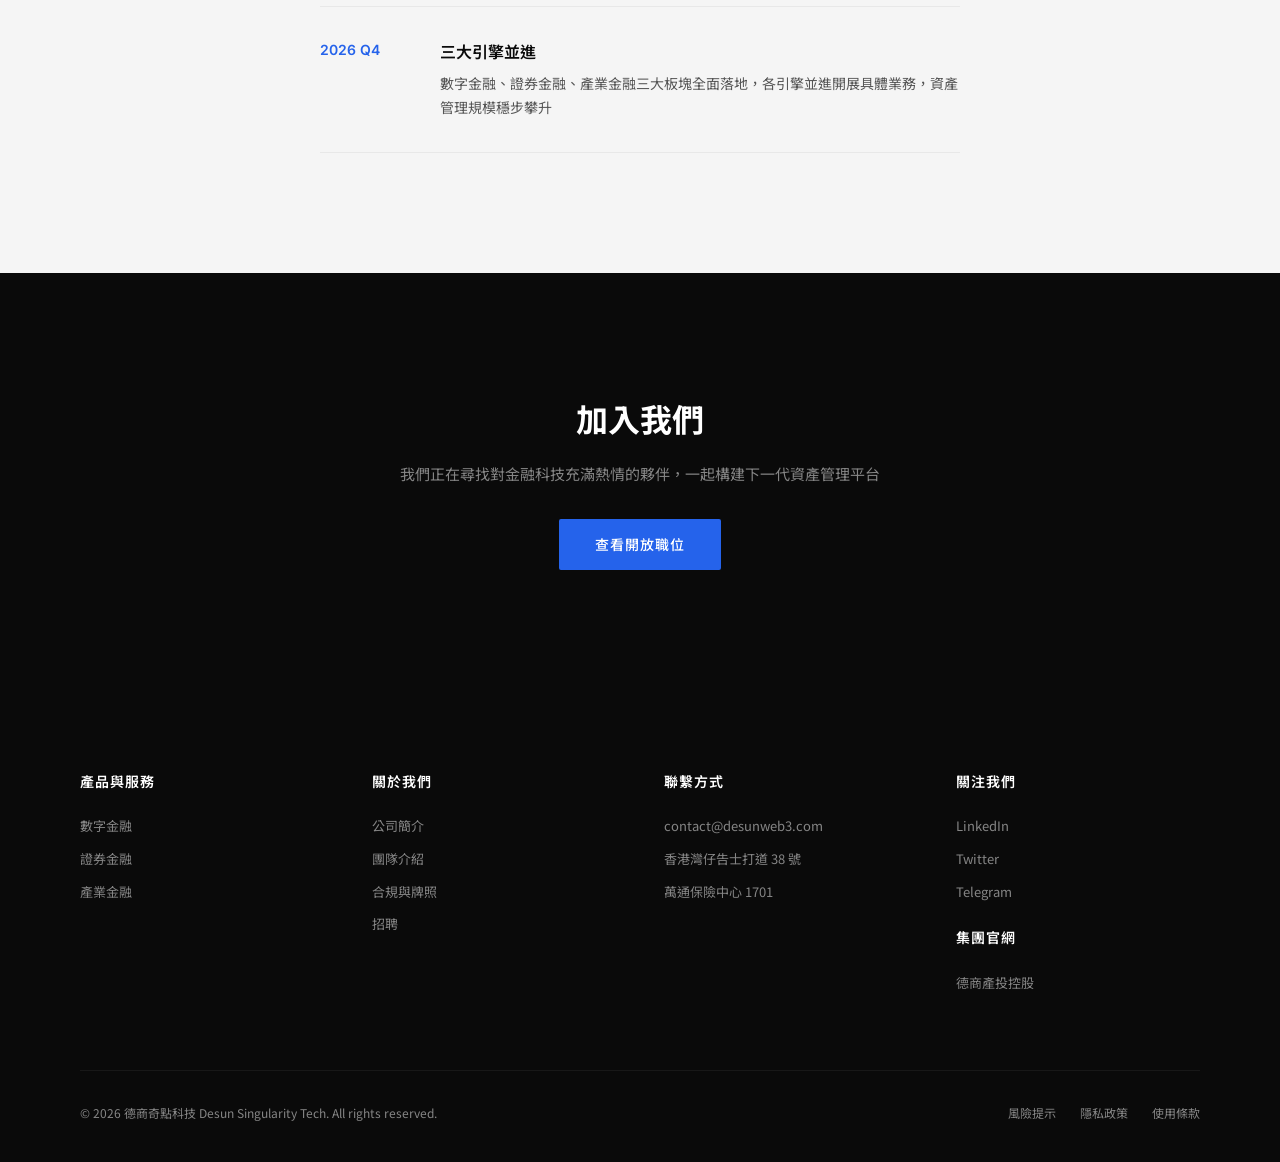
==== commit 7b2962f7: "feat: 里程碑新增 2026 Q4 — 三大引擎并进 数字金融、证券金融、产业金融三大板块全面落地， 配套日期/标题/描述的 zh-Hant / zh-Hans / EN 三套 i18n。  Co" ====
--- a/about.html
+++ b/about.html
@@ -281,6 +281,13 @@
                     <p data-i18n="about.ms3_desc">量化策略實盤運行，實體資管數字化升級啟動</p>
                 </div>
             </div>
+            <div class="timeline-item">
+                <div class="timeline-date" data-i18n="about.ms4_date">2026 Q4</div>
+                <div class="timeline-content">
+                    <h3 data-i18n="about.ms4_title">三大引擎並進</h3>
+                    <p data-i18n="about.ms4_desc">數字金融、證券金融、產業金融三大板塊全面落地，各引擎並進開展具體業務，資產管理規模穩步攀升</p>
+                </div>
+            </div>
         </div>
     </div>
 </section>
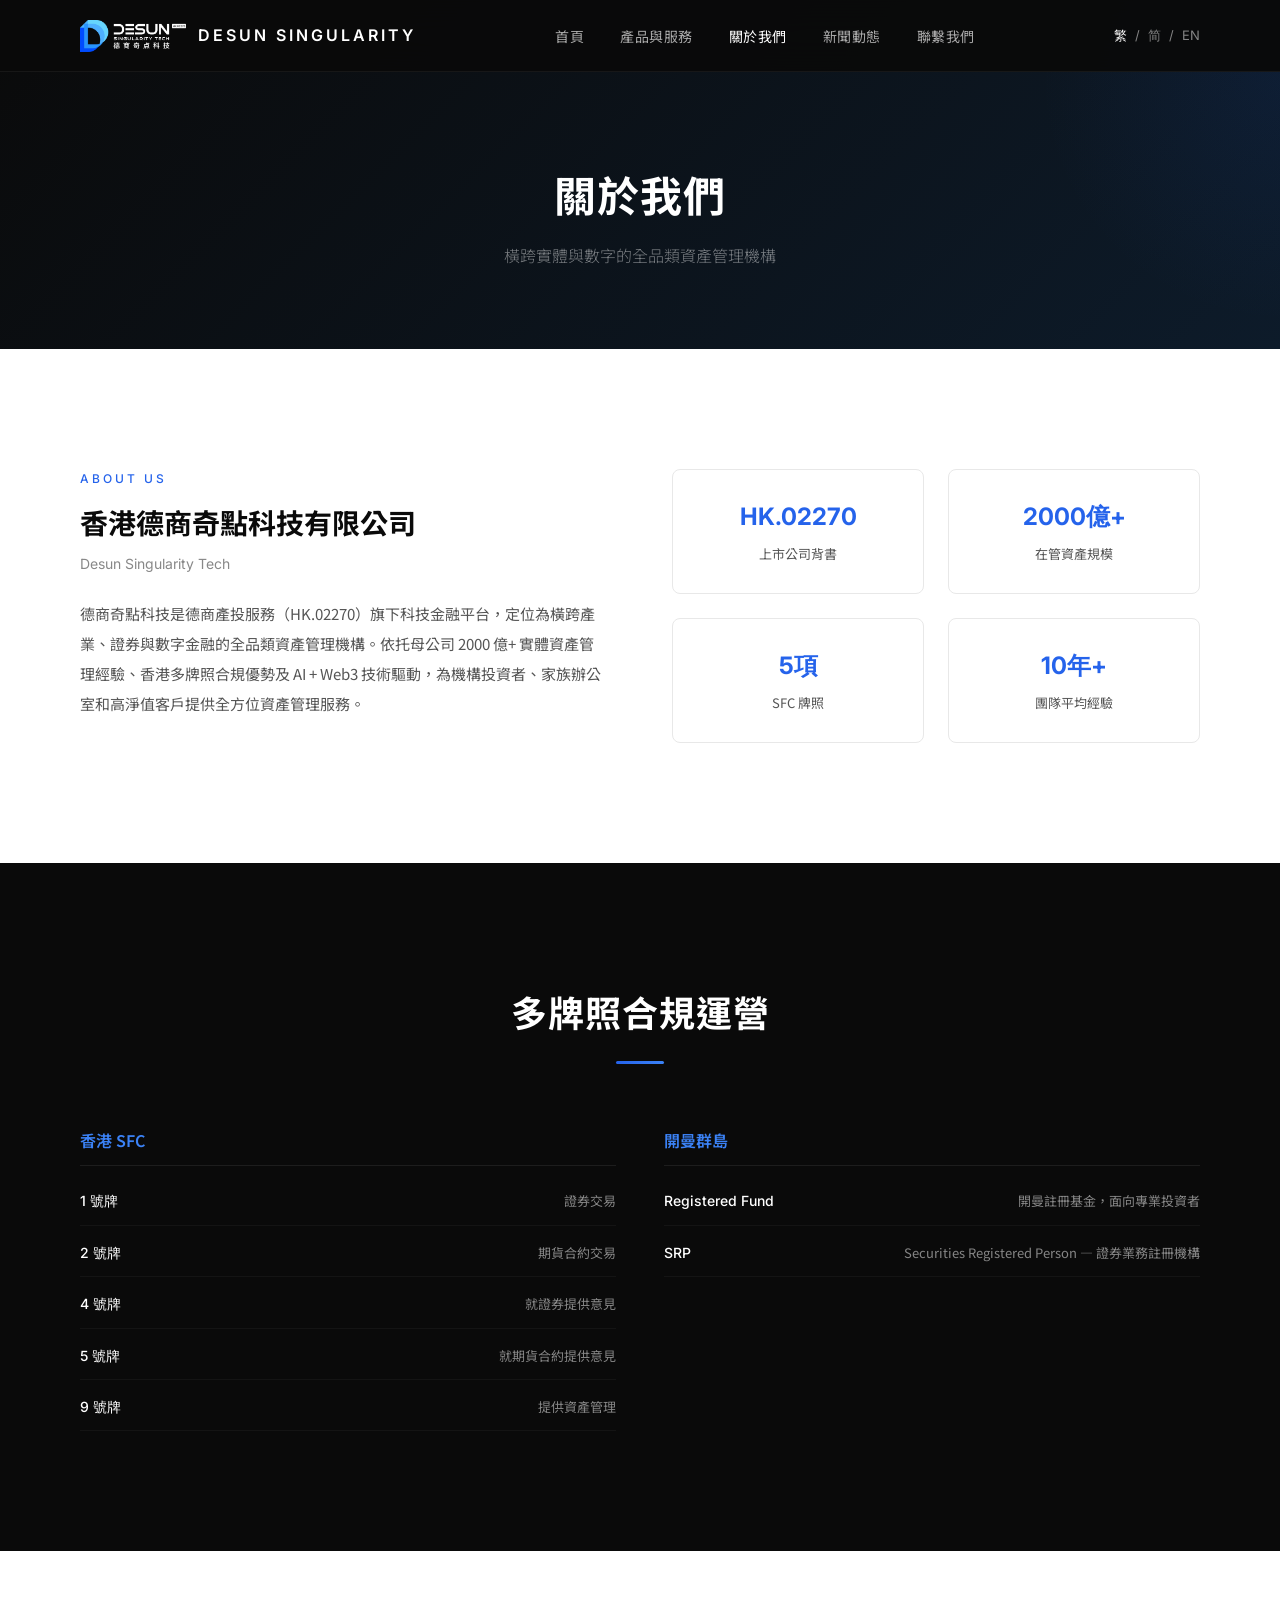
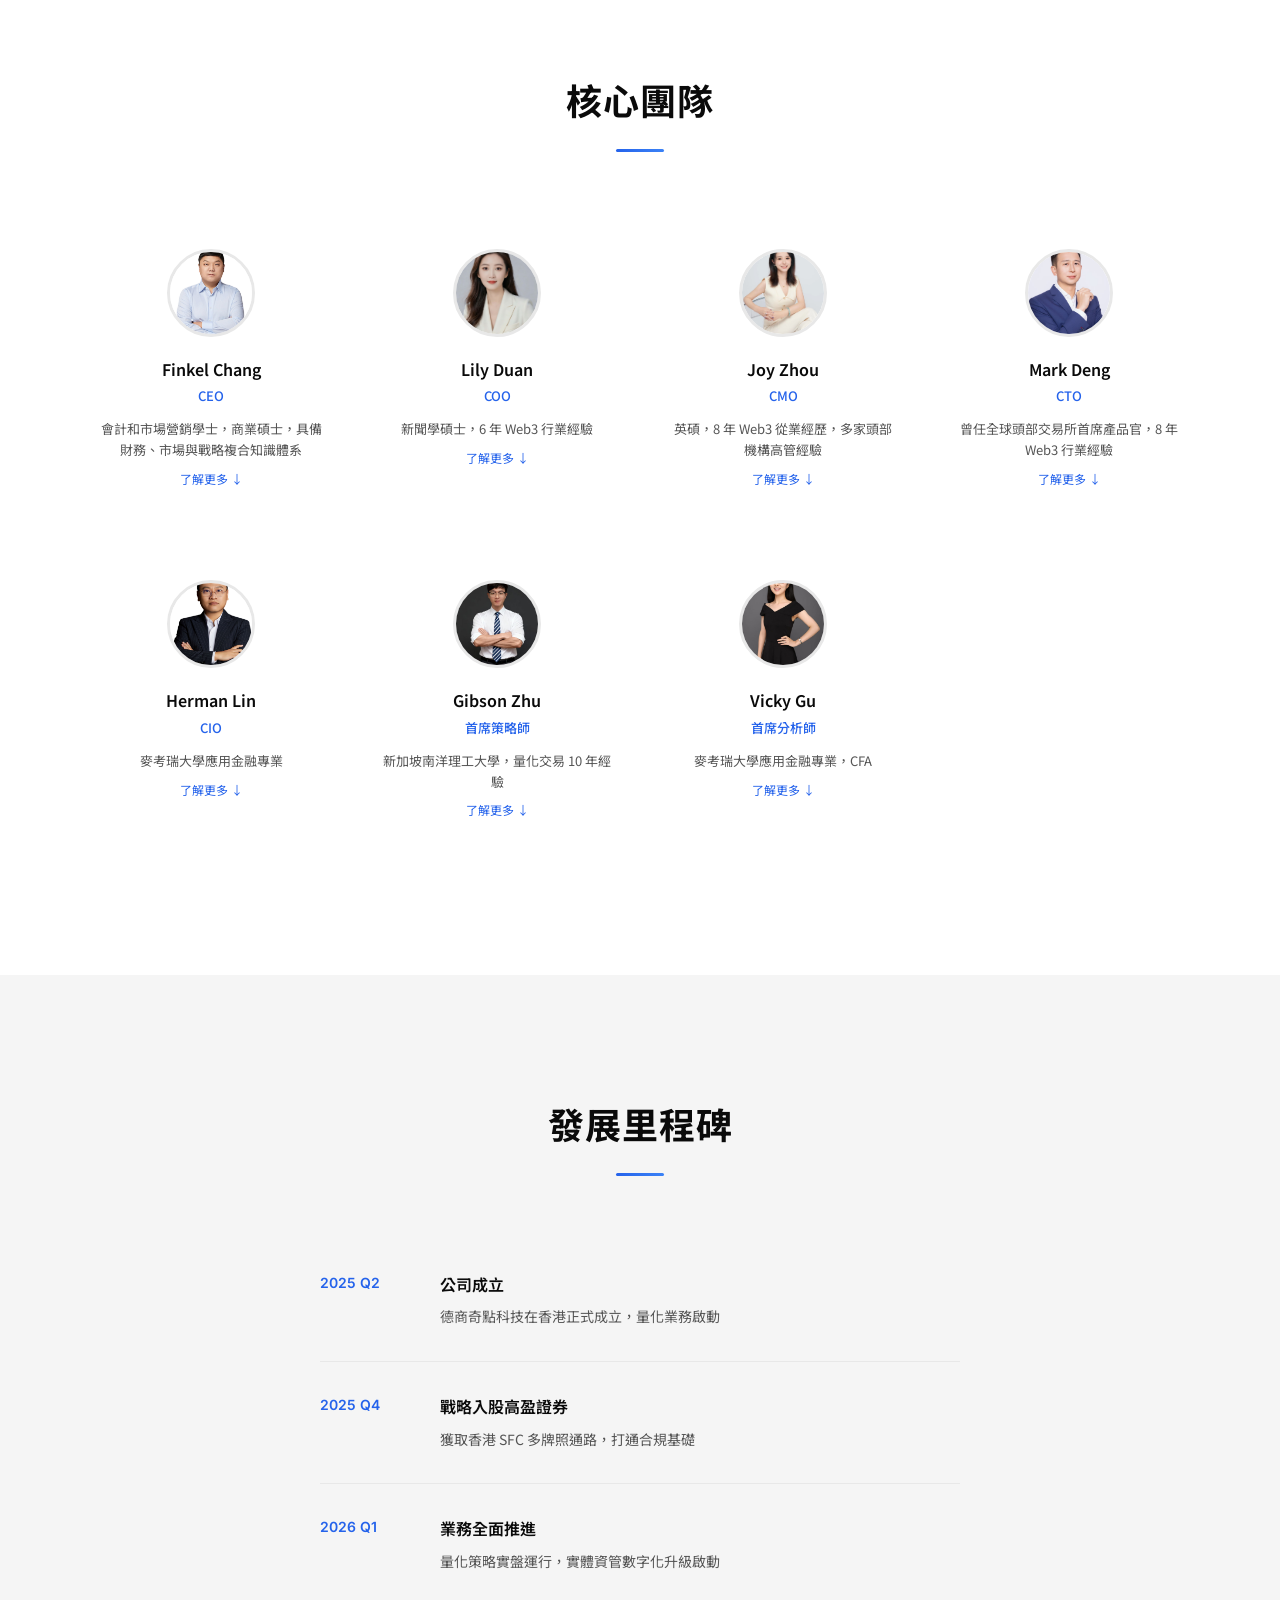
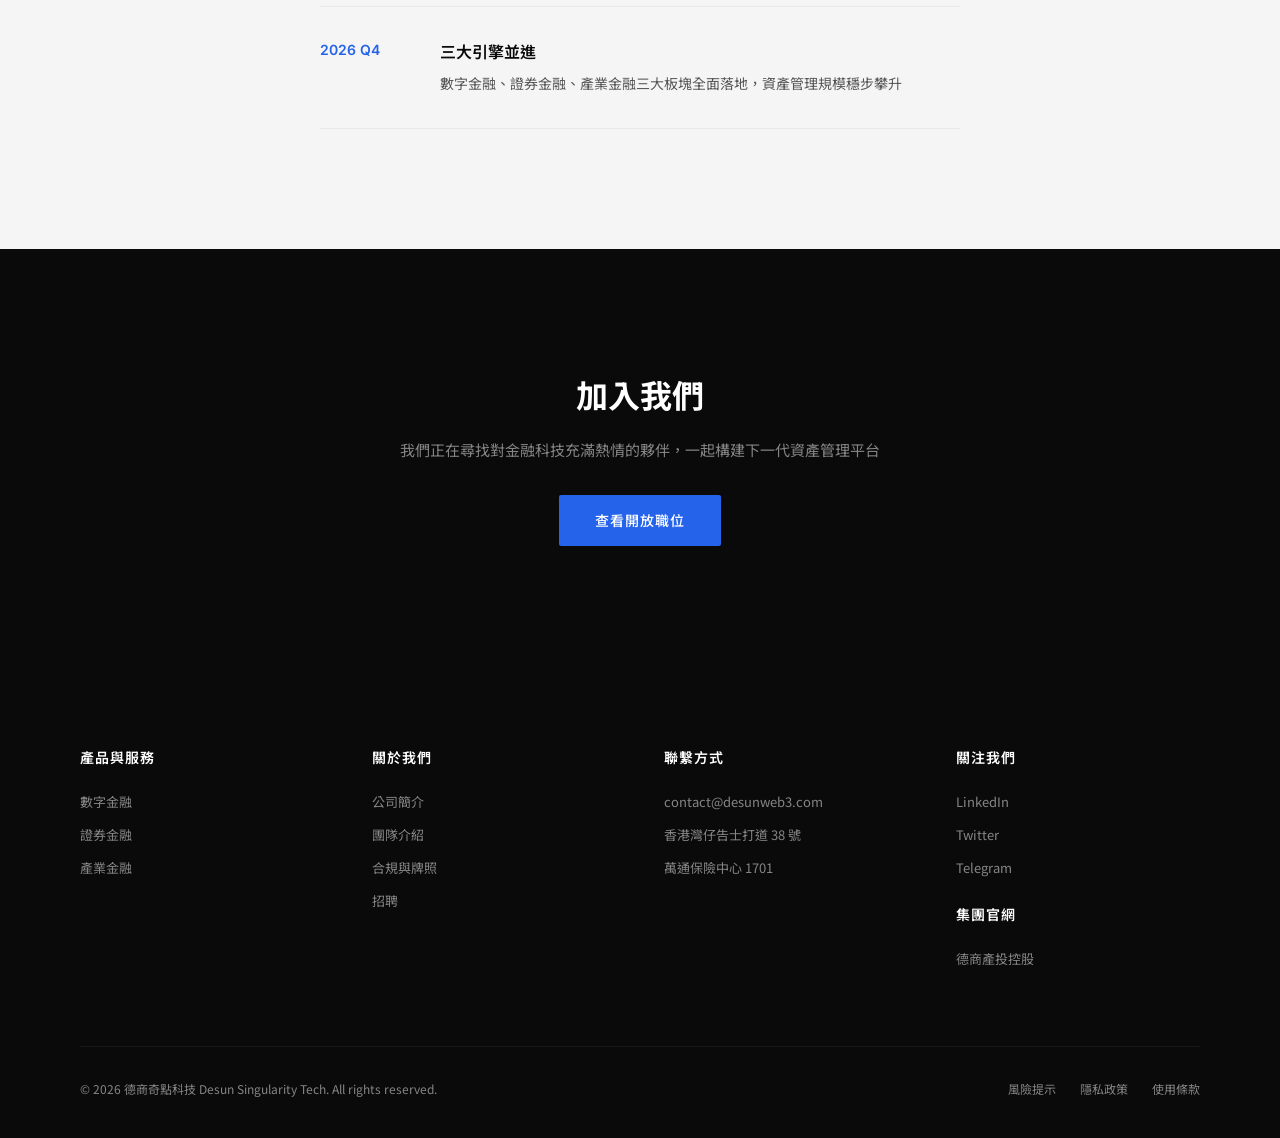
==== commit cd46069b: "copy: 里程碑 ms4 描述精简，去掉冗余的"各引擎并进开展具体业务" Co-Authored-By: Claude Opus 4.7 (1M context) <noreply@anthropi" ====
--- a/about.html
+++ b/about.html
@@ -285,7 +285,7 @@
                 <div class="timeline-date" data-i18n="about.ms4_date">2026 Q4</div>
                 <div class="timeline-content">
                     <h3 data-i18n="about.ms4_title">三大引擎並進</h3>
-                    <p data-i18n="about.ms4_desc">數字金融、證券金融、產業金融三大板塊全面落地，各引擎並進開展具體業務，資產管理規模穩步攀升</p>
+                    <p data-i18n="about.ms4_desc">數字金融、證券金融、產業金融三大板塊全面落地，資產管理規模穩步攀升</p>
                 </div>
             </div>
         </div>
